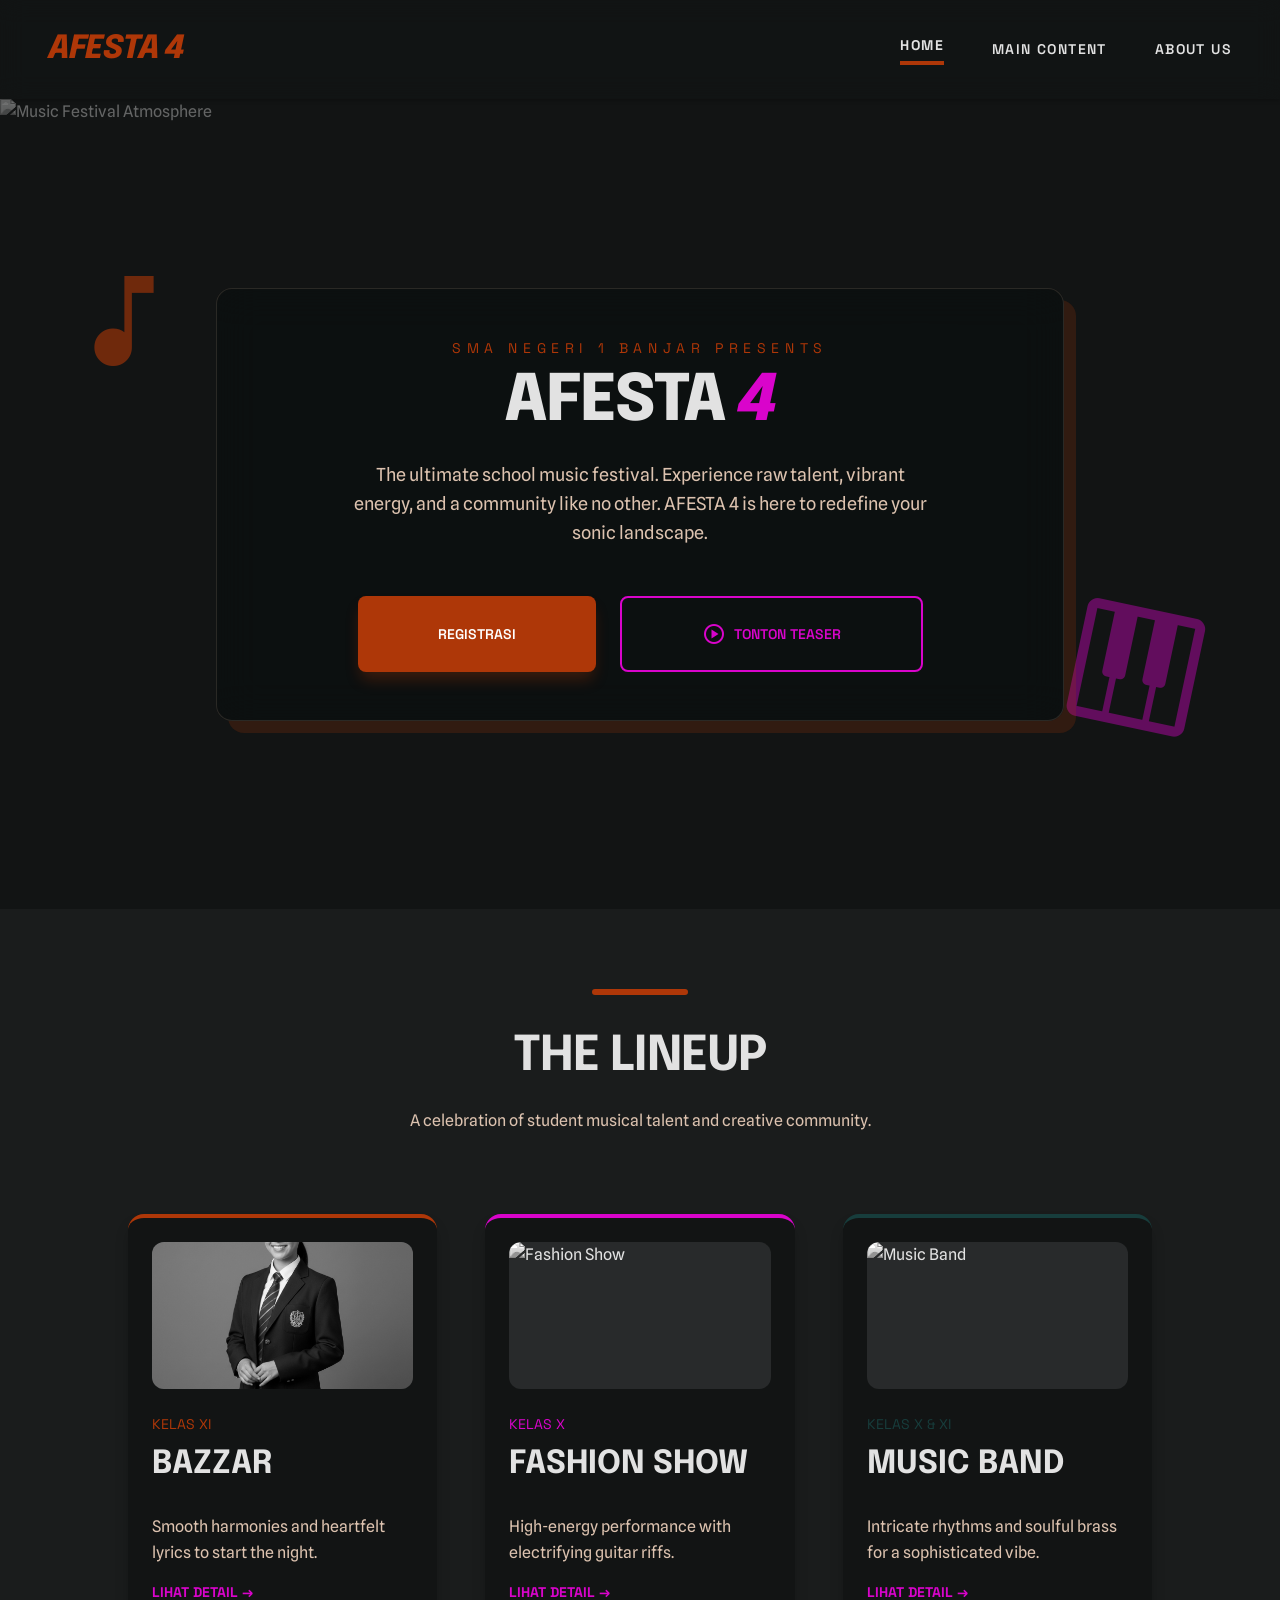
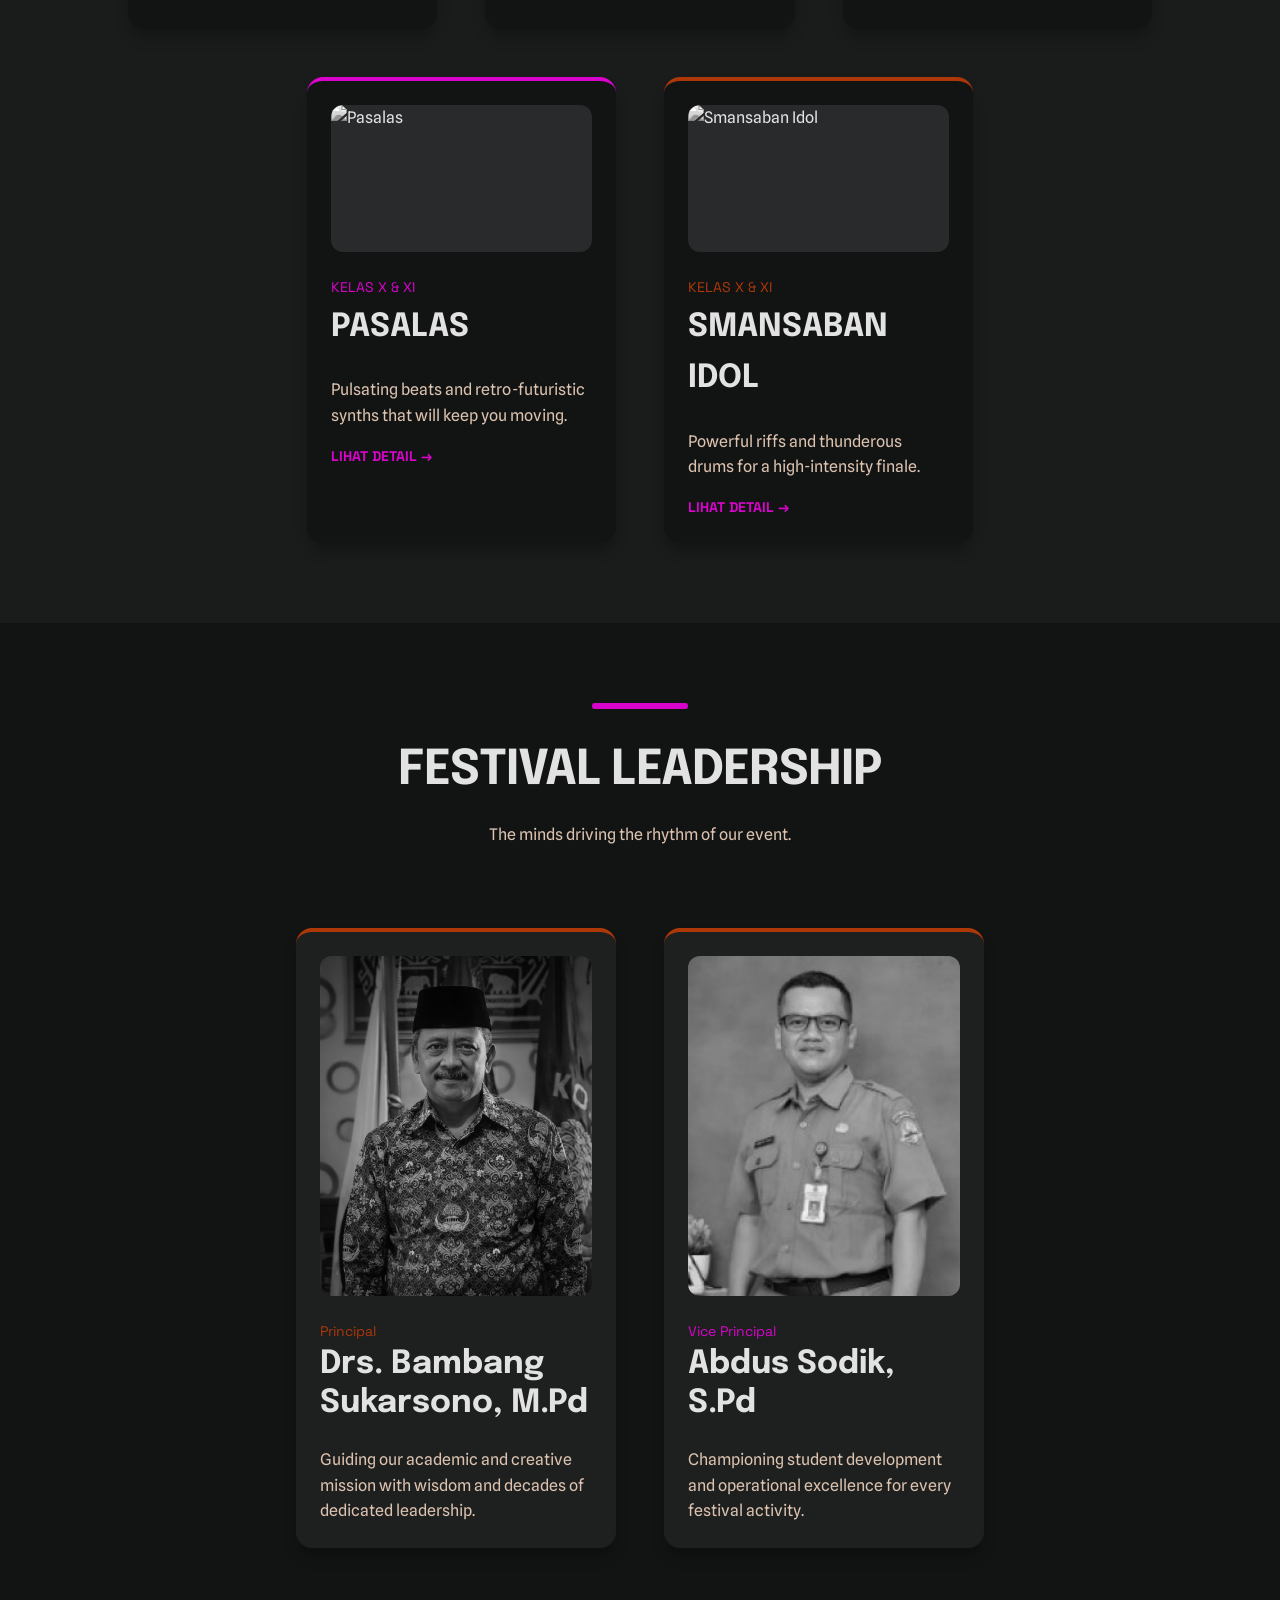
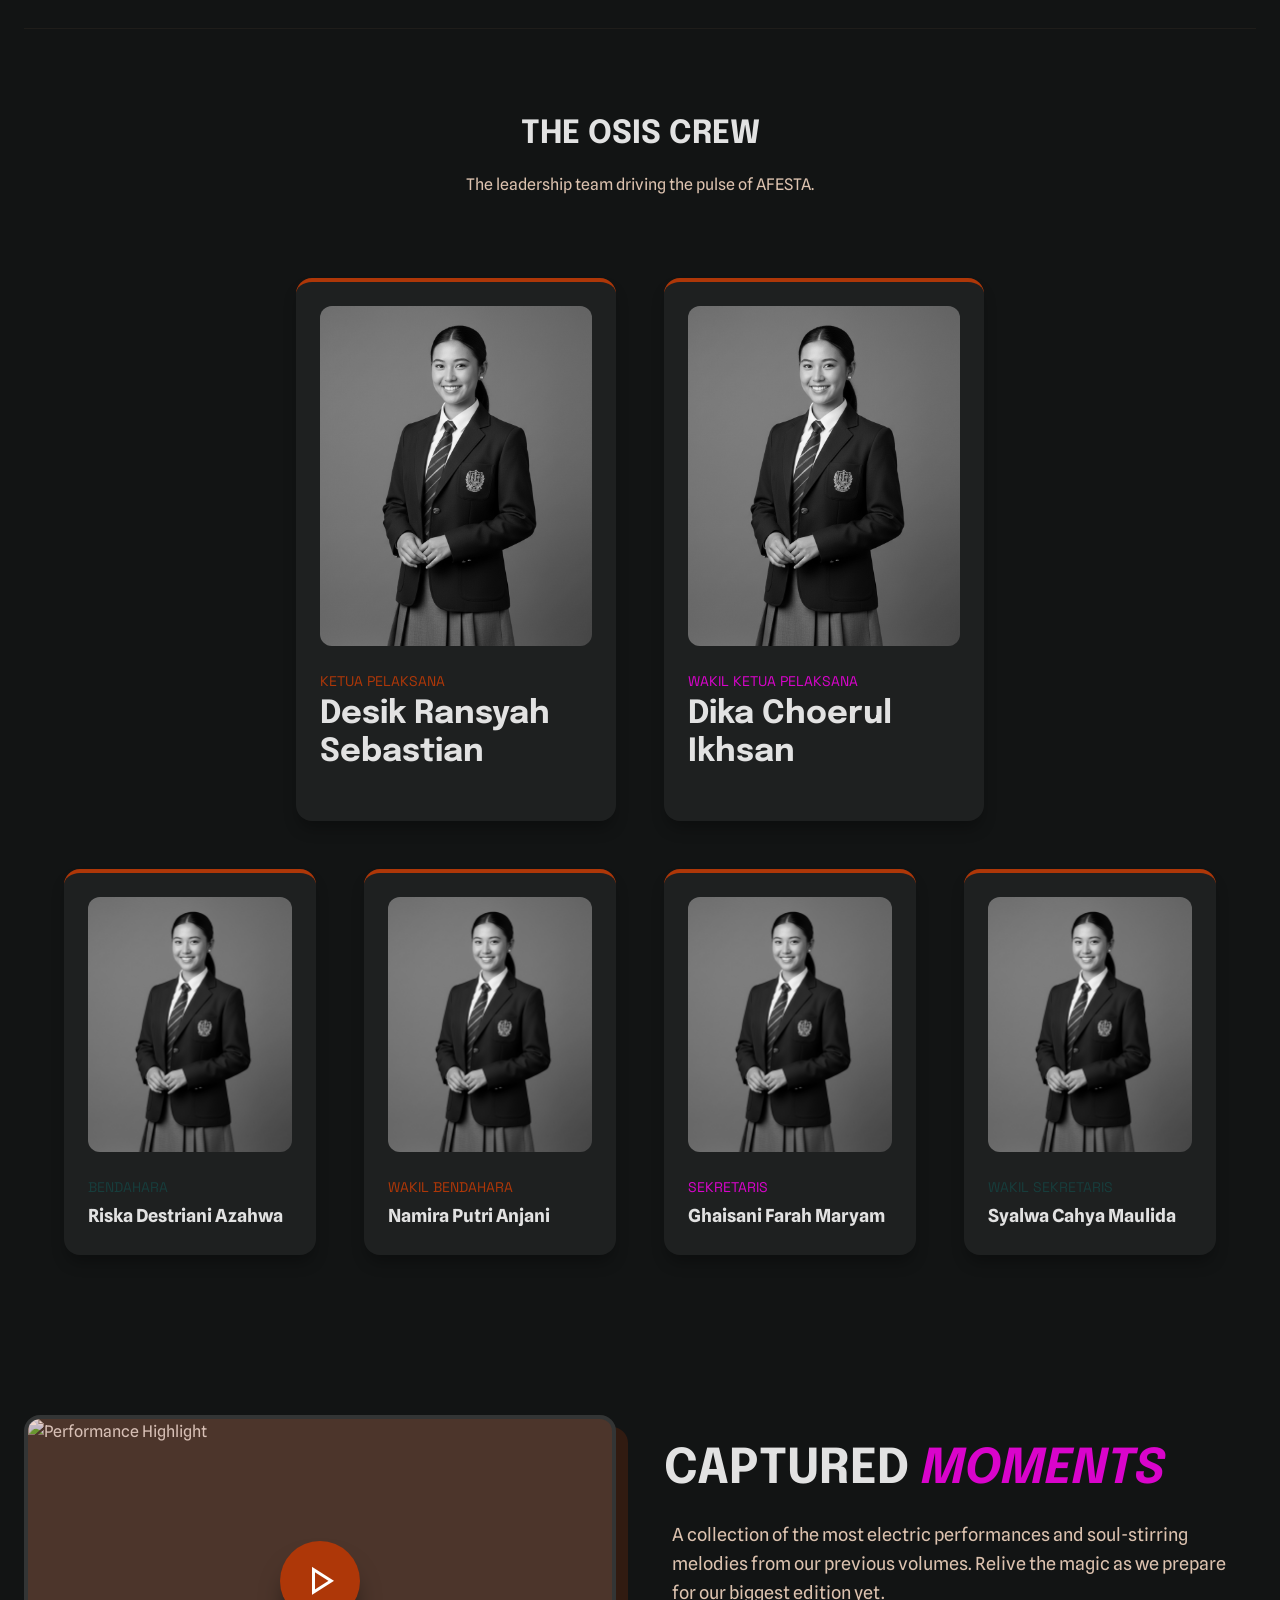
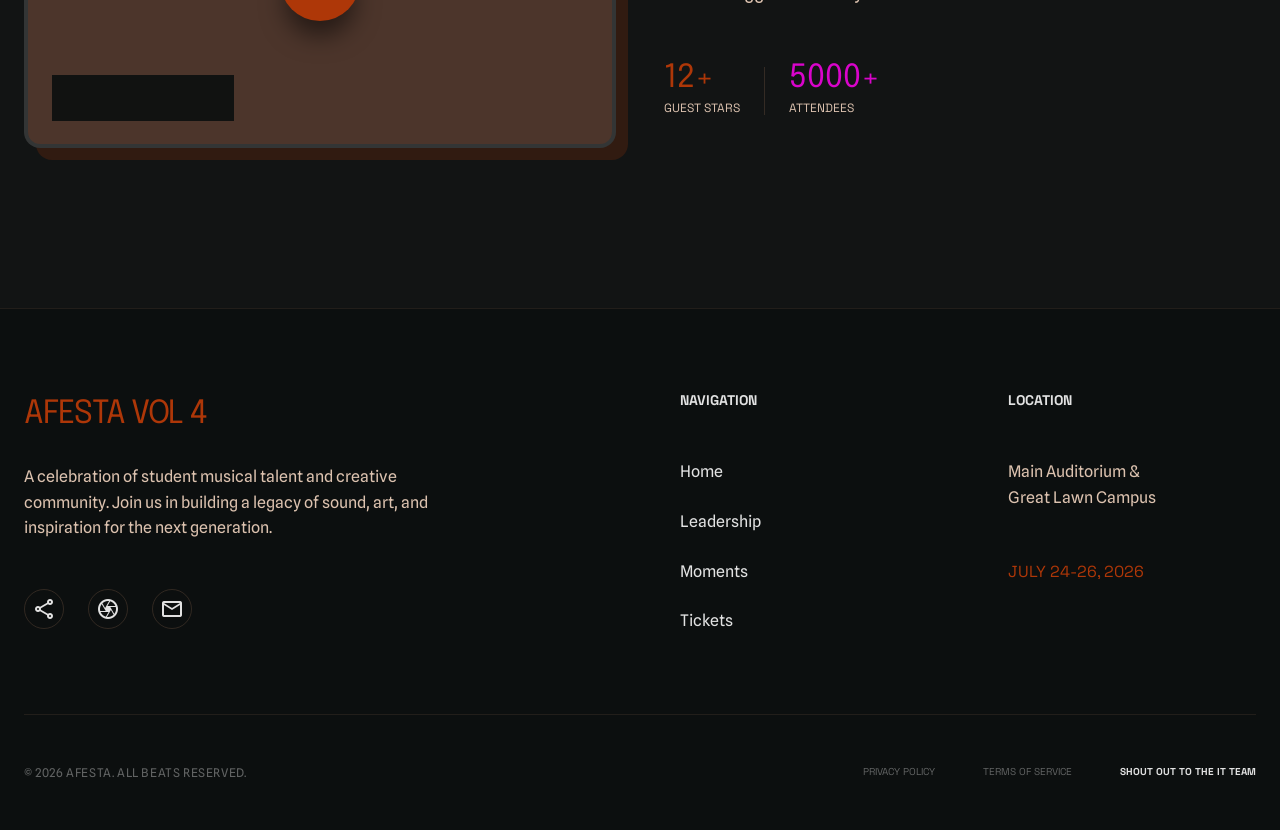
==== index.html @ e7507585 "Rename home.html to index.html" ====
<!DOCTYPE html>
<html lang="en">
<head>
    <meta charset="utf-8">
    <meta content="width=device-width, initial-scale=1.0" name="viewport">
    <title>MusicFest | AFESTA VOL 4</title>
    
    <link href="https://fonts.googleapis.com/css2?family=Epilogue:wght@700;800&family=Spline+Sans:wght@400;700&family=Space+Grotesk:wght@600&display=swap" rel="stylesheet">
    <link href="https://fonts.googleapis.com/css2?family=Material+Symbols+Outlined:wght,FILL@100..700,0..1&display=swap" rel="stylesheet">
    
    <link rel="stylesheet" href="styles.css">
</head>
<body class="dark-theme">

<header class="navbar">
    <nav class="nav-container">
        <div class="nav-logo">AFESTA 4</div>
        <div class="nav-links">
            <a class="nav-link active" href="#">Home</a>
            <a class="nav-link" href="main.html">Main Content</a>
            <a class="nav-link" href="aboutus.html">About Us</a>
        </div>
        <button class="menu-toggle" id="menu-open">
            <span class="material-symbols-outlined">menu</span>
        </button>
    </nav>
</header>

<div class="mobile-menu hidden" id="mobile-menu">
    <button class="menu-close" id="menu-close">
        <span class="material-symbols-outlined">close</span>
    </button>
    <nav class="mobile-nav-links">
        <a href="#">Home</a>
        <a href="#lineup">Main Content</a>
        <a href="#about">About Us</a>
    </nav>
    <div class="mobile-decor">
        <div class="dot dot-primary"></div>
        <div class="dot dot-secondary"></div>
        <div class="dot dot-tertiary"></div>
    </div>
</div>

<main>
    <section class="hero-section">
        <div class="hero-bg">
            <img alt="Music Festival Atmosphere" src="img/hero-festival.jpg">
            <div class="hero-overlay"></div>
        </div>
        
        <div class="decor-icon float-1">
            <span class="material-symbols-outlined text-primary">music_note</span>
        </div>
        <div class="decor-icon float-2">
            <span class="material-symbols-outlined text-secondary">piano</span>
        </div>
        <div class="decor-icon float-3">
            <span class="material-symbols-outlined text-tertiary">equalizer</span>
        </div>
        
        <div class="hero-content-wrapper">
            <div class="hero-card">
                <span class="subtitle">SMA NEGERI 1 BANJAR Presents</span>
                <h1 class="main-title">AFESTA <span class="text-secondary italic">4</span></h1>
                <p class="hero-desc">The ultimate school music festival. Experience raw talent, vibrant energy, and a community like no other. AFESTA 4 is here to redefine your sonic landscape.</p>
                <div class="hero-buttons">
                    <a href="#" class="btn btn-primary">Registrasi</a>
                    <button class="btn btn-outline" id="watch-teaser">
                        <span class="material-symbols-outlined">play_circle</span>Tonton Teaser
                    </button>
                </div>
            </div>
        </div>
    </section>

    <section class="section-padding bg-low" id="lineup">
        <div class="section-max-width">
            <div class="section-header">
                <div class="divider bg-primary"></div>
                <h2 class="section-title">The Lineup</h2>
                <p class="section-desc">A celebration of student musical talent and creative community.</p>
            </div>
            
            <div class="lineup-grid">
                <div class="card border-primary card-wide">
                    <div class="card-img-wrapper" href="#">
                        <img alt="Bazzar" src="PHOTO/TRY.png">
                    </div>
                    <p class="card-tag text-primary" href="#">KELAS XI</p>
                    <h3 class="card-title" href="#" >BAZZAR</h3>
                    <p class="card-text">Smooth harmonies and heartfelt lyrics to start the night.</p>
                    <a href="#" class="card-link text-secondary">Lihat Detail →</a>
                </div>
                <div class="card border-secondary card-wide">
                    <div class="card-img-wrapper">
                        <img alt="Fashion Show" src="img/lineup-fashion.jpg">
                    </div>
                    <p class="card-tag text-secondary">KELAS X</p>
                    <h3 class="card-title">FASHION SHOW</h3>
                    <p class="card-text">High-energy performance with electrifying guitar riffs.</p>
                    <a href="#" class="card-link text-secondary">Lihat Detail →</a>
                </div>
                <div class="card border-tertiary">
                    <div class="card-img-wrapper">
                        <img alt="Music Band" src="img/lineup-band.jpg">
                    </div>
                    <p class="card-tag text-tertiary">KELAS X & XI</p>
                    <h3 class="card-title">MUSIC BAND</h3>
                    <p class="card-text">Intricate rhythms and soulful brass for a sophisticated vibe.</p>
                    <a href="#" class="card-link text-secondary">Lihat Detail →</a>
                </div>
                <div class="card border-secondary">
                    <div class="card-img-wrapper">
                        <img alt="Pasalas" src="img/lineup-pasalas.jpg">
                    </div>
                    <p class="card-tag text-secondary">KELAS X & XI</p>
                    <h3 class="card-title">PASALAS</h3>
                    <p class="card-text">Pulsating beats and retro-futuristic synths that will keep you moving.</p>
                    <a href="#" class="card-link text-secondary">Lihat Detail →</a>
                </div>
                <div class="card border-primary">
                    <div class="card-img-wrapper">
                        <img alt="Smansaban Idol" src="img/lineup-idol.jpg">
                    </div>
                    <p class="card-tag text-primary">KELAS X & XI</p>
                    <h3 class="card-title">SMANSABAN IDOL</h3>
                    <p class="card-text">Powerful riffs and thunderous drums for a high-intensity finale.</p>
                    <a href="#" class="card-link text-secondary">Lihat Detail →</a>
                </div>
            </div>
        </div>
    </section>

    <section class="section-padding bg-surface" id="leadership">
        <div class="section-max-width">
            <div class="section-header">
                <div class="divider bg-secondary"></div>
                <h2 class="section-title">Festival Leadership</h2>
                <p class="section-desc">The minds driving the rhythm of our event.</p>
            </div>
            
            <div class="leadership-flex">
                <div class="card bg-container border-primary card-profile">
                    <div class="card-img-profile">
                        <img alt="Drs. Bambang Sukarsono" src="PHOTO/PA_BAMBANG.png">
                    </div>
                    <p class="card-tag text-primary">Principal</p>
                    <h3 class="card-title-profile">Drs. Bambang Sukarsono, M.Pd</h3>
                    <p class="card-text-profile">Guiding our academic and creative mission with wisdom and decades of dedicated leadership.</p>
                </div>
                <div class="card bg-container border-primary card-profile">
                    <div class="card-img-profile">
                        <img alt="Abdus Sodik" src="PHOTO/PA_ABDUS.jpg">
                    </div>
                    <p class="card-tag text-secondary">Vice Principal</p>
                    <h3 class="card-title-profile">Abdus Sodik, S.Pd</h3>
                    <p class="card-text-profile">Championing student development and operational excellence for every festival activity.</p>
                </div>
            </div>

            <div class="osis-wrapper">
                <div class="section-header">
                    <h3 class="section-subtitle">The OSIS Crew</h3>
                    <p class="section-desc">The leadership team driving the pulse of AFESTA.</p>
                </div>
                
                <div class="osis-container">
                    <div class="osis-top-row">
                        <div class="card bg-container border-primary card-profile">
                            <div class="card-img-profile">
                                <img alt="Desik Ransyah Sebastian" src="PHOTO/TRY.png">
                            </div>
                            <p class="card-tag text-primary">KETUA PELAKSANA</p>
                            <h3 class="card-title-profile">Desik Ransyah Sebastian</h3>
                        </div>
                        <div class="card bg-container border-primary card-profile">
                            <div class="card-img-profile">
                                <img alt="Dika Choerul Ikhsan" src="PHOTO/TRY.png">
                            </div>
                            <p class="card-tag text-secondary">WAKIL KETUA PELAKSANA</p>
                            <h3 class="card-title-profile">Dika Choerul Ikhsan</h3>
                        </div>
                    </div>
                    
                    <div class="osis-bottom-grid">
                        <div class="card bg-container border-primary card-profile">
                            <div class="card-img-profile">
                                <img alt="Riska Destriani Azahwa" src="PHOTO/TRY.png">
                            </div>
                            <p class="card-tag text-tertiary">BENDAHARA</p>
                            <h4 class="card-name-bold">Riska Destriani Azahwa</h4>
                        </div>
                        <div class="card bg-container border-primary card-profile">
                            <div class="card-img-profile">
                                <img alt="Namira Putri Anjani" src="PHOTO/TRY.png">
                            </div>
                            <p class="card-tag text-primary">WAKIL BENDAHARA</p>
                            <h4 class="card-name-bold">Namira Putri Anjani</h4>
                        </div>
                        <div class="card bg-container border-primary card-profile">
                            <div class="card-img-profile">
                                <img alt="Ghaisani Farah Maryam" src="PHOTO/TRY.png">
                            </div>
                            <p class="card-tag text-secondary">SEKRETARIS</p>
                            <h4 class="card-name-bold">Ghaisani Farah Maryam</h4>
                        </div>
                        <div class="card bg-container border-primary card-profile">
                            <div class="card-img-profile">
                                <img alt="Syalwa Cahya Maulida" src="PHOTO/TRY.png">
                            </div>
                            <p class="card-tag text-tertiary">WAKIL SEKRETARIS</p>
                            <h4 class="card-name-bold">Syalwa Cahya Maulida</h4>
                        </div>
                    </div>
                </div>
            </div>
        </div>
    </section>

    <section class="section-padding section-max-width" id="media">
        <div class="moments-grid">
            <div class="video-container group">
                <div class="video-card-frame">
                    <img alt="Performance Highlight" src="img/lineup-bazzar.jpg">
                    <div class="video-overlay-btn">
                        <div class="play-btn-circle" id="play-teaser-btn">
                            <span class="material-symbols-outlined fill-icon">play_arrow</span>
                        </div>
                    </div>
                    <div class="video-tag-label">
                        <p>OFFICIAL TEASER VOL 4</p>
                    </div>
                </div>
            </div>
            <div class="moments-text">
                <h2 class="section-title-left">Captured <span class="text-secondary italic">Moments</span></h2>
                <p class="hero-desc">A collection of the most electric performances and soul-stirring melodies from our previous volumes. Relive the magic as we prepare for our biggest edition yet.</p>
                <div class="stats-row">
                    <div class="stat-box">
                        <span class="stat-number text-primary">12+</span>
                        <span class="stat-label">Guest Stars</span>
                    </div>
                    <div class="stat-divider"></div>
                    <div class="stat-box">
                        <span class="stat-number text-secondary">5000+</span>
                        <span class="stat-label">Attendees</span>
                    </div>
                </div>
            </div>
        </div>
    </section>

    <footer class="main-footer" id="about">
        <div class="footer-grid section-max-width">
            <div class="footer-brand">
                <div class="footer-logo">AFESTA VOL 4</div>
                <p class="footer-text">A celebration of student musical talent and creative community. Join us in building a legacy of sound, art, and inspiration for the next generation.</p>
                <div class="social-links">
                    <a class="social-circle" href="#"><span class="material-symbols-outlined">share</span></a>
                    <a class="social-circle" href="#"><span class="material-symbols-outlined">camera</span></a>
                    <a class="social-circle" href="#"><span class="material-symbols-outlined">mail</span></a>
                </div>
            </div>
            <div>
                <h4 class="footer-heading">Navigation</h4>
                <ul class="footer-links-list">
                    <li><a href="#">Home</a></li>
                    <li><a href="#leadership">Leadership</a></li>
                    <li><a href="#media">Moments</a></li>
                    <li><a href="#">Tickets</a></li>
                </ul>
            </div>
            <div>
                <h4 class="footer-heading">Location</h4>
                <p class="footer-text">Main Auditorium & <br>Great Lawn Campus</p>
                <p class="date-highlight">JULY 24-26, 2026</p>
            </div>
        </div>
        <div class="footer-bottom section-max-width">
            <p class="copyright">© 2026 AFESTA. ALL BEATS RESERVED.</p>
            <div class="footer-meta-links">
                <a href="#">Privacy Policy</a>
                <a href="#">Terms of Service</a>
                <span class="highlight-team">Shout out to the IT team</span>
            </div>
        </div>
    </footer>
</main>

<script src="script.js"></script>
</body>
</html>
---- styles.css ----
/* ==========================================================================
   1. VARIABLES & RESET STYLE
   ========================================================================== */
:root {
    /* Skema Warna Kustom AFESTA */
    --background: #121414;
    --surface: #121414;
    --surface-low: #1a1c1c;
    --surface-container: #1e2020;
    --surface-highest: #333535;
    --surface-high: #282a2b;
    --surface-lowest: #0c0f0f;
    
    --primary: #AE3708;       /* Oranye Terbakar */
    --secondary: #D904CB;     /* Neon Pink/Magenta */
    --tertiary: #173D3C;      /* Deep Teal */
    
    --on-surface: #e2e2e2;
    --on-surface-variant: #dcc2af;
    --outline-variant: rgba(86, 67, 53, 0.5);

    /* Font Tokens */
    --font-heading: 'Epilogue', sans-serif;
    --font-body: 'Spline Sans', sans-serif;
    --font-caps: 'Space Grotesk', sans-serif;
}

* {
    box-sizing: border-box;
    margin: 0;
    padding: 0;
}

body {
    background-color: var(--background);
    color: var(--on-surface);
    font-family: var(--font-body);
    font-size: 16px;
    line-height: 1.6;
    min-height: 100vh;
    overflow-x: hidden;
}

a {
    color: inherit;
    text-decoration: none;
}

/* Custom Scrollbar */
::-webkit-scrollbar {
    width: 8px;
}
::-webkit-scrollbar-track {
    background: var(--background);
}
::-webkit-scrollbar-thumb {
    background: var(--primary);
    border-radius: 10px;
}

/* ==========================================================================
   2. NAVBAR & HEADER STYLE
   ========================================================================== */
.navbar {
    position: sticky;
    top: 0;
    z-index: 50;
    background-color: rgba(18, 20, 20, 0.8);
    backdrop-filter: blur(12px);
    border-b: 1px solid var(--outline-variant);
    box-shadow: 0 2px 4px rgba(0,0,0,0.2);
}

.nav-container {
    display: flex;
    align-items: center;
    justify-content: space-between;
    max-width: 1280px;
    margin: 0 auto;
    padding: 24px 48px;
}

.nav-logo {
    font-family: var(--font-heading);
    font-size: 32px;
    font-weight: 800;
    color: var(--primary);
    letter-spacing: -0.04em;
    font-style: italic;
    text-transform: uppercase;
}

.nav-links {
    display: none;
}

.nav-link {
    font-family: var(--font-caps);
    font-size: 14px;
    font-weight: 600;
    letter-spacing: 0.1em;
    text-transform: uppercase;
    transition: color 0.3s ease;
}

.nav-link:hover {
    color: var(--primary);
}

.nav-link.active {
    border-bottom: 4px solid var(--primary);
    padding-bottom: 4px;
    font-weight: 700;
}

.menu-toggle {
    background: none;
    border: none;
    color: var(--on-surface);
    cursor: pointer;
}

/* Mobile Menu Overlay */
.mobile-menu {
    position: fixed;
    inset: 0;
    z-index: 100;
    background-color: rgba(18, 20, 20, 0.95);
    backdrop-filter: blur(20px);
    display: flex;
    flex-col: initial;
    flex-direction: column;
    align-items: flex-end;
    padding: 48px;
}

.menu-close {
    background: none;
    border: none;
    color: var(--on-surface);
    margin-bottom: 80px;
    cursor: pointer;
}

.menu-close span {
    font-size: 36px;
}

.mobile-nav-links {
    display: flex;
    flex-direction: column;
    align-items: flex-end;
    gap: 48px;
}

.mobile-nav-links a {
    font-family: var(--font-heading);
    font-size: 32px;
    font-weight: 800;
    text-transform: uppercase;
    font-style: italic;
}

.mobile-decor {
    margin-top: auto;
    display: flex;
    gap: 24px;
}

.dot {
    width: 16px;
    height: 16px;
    border-radius: 50%;
}
.dot-primary { background-color: var(--primary); }
.dot-secondary { background-color: var(--secondary); }
.dot-tertiary { background-color: var(--tertiary); }

.hidden { display: none !important; }

/* ==========================================================================
   3. HERO SECTION STYLE
   ========================================================================== */
.hero-section {
    position: relative;
    min-height: 90vh;
    display: flex;
    align-items: center;
    justify-content: center;
    padding: 80px 0;
    overflow: hidden;
}

.hero-bg {
    position: absolute;
    inset: 0;
    z-index: 0;
}

.hero-bg img {
    width: 100%;
    height: 100%;
    object-fit: cover;
    opacity: 0.4;
    filter: grayscale(100%);
    transition: all 1s ease;
}

.hero-bg:hover img {
    filter: grayscale(0%);
}

.hero-overlay {
    position: absolute;
    inset: 0;
    background: linear-gradient(to top, var(--background), rgba(18,20,20,0.6), transparent);
}

.hero-content-wrapper {
    position: relative;
    z-index: 10;
    width: 100%;
    max-width: 896px;
    padding: 0 24px;
}

.hero-card {
    background-color: rgba(12, 15, 15, 0.8);
    backdrop-filter: blur(20px);
    padding: 48px;
    border-radius: 16px;
    text-align: center;
    border: 1px solid rgba(164, 140, 123, 0.2);
    box-shadow: 12px 12px 0px 0px rgba(174, 55, 8, 0.2);
    transition: transform 0.5s ease;
}

.hero-card:hover {
    transform: scale(1.02);
}

.subtitle {
    font-family: var(--font-caps);
    font-size: 14px;
    color: var(--primary);
    letter-spacing: 0.4em;
    margin-bottom: 8px;
    display: block;
    text-transform: uppercase;
}

.main-title {
    font-family: var(--font-heading);
    font-size: 64px;
    font-weight: 800;
    line-height: 1.1;
    letter-spacing: -0.04em;
    text-transform: uppercase;
    margin-bottom: 24px;
}

.hero-desc {
    font-size: 18px;
    color: var(--on-surface-variant);
    max-width: 576px;
    margin: 0 auto 48px auto;
}

.hero-buttons {
    display: flex;
    flex-direction: column;
    gap: 24px;
    justify-content: center;
}

/* Button UI Components */
.btn {
    font-family: var(--font-caps);
    font-size: 14px;
    font-weight: 600;
    padding: 24px 80px;
    border-radius: 8px;
    cursor: pointer;
    transition: all 0.3s ease;
    display: inline-flex;
    align-items: center;
    justify-content: center;
    gap: 8px;
    text-transform: uppercase;
}

.btn-primary {
    background-color: var(--primary);
    color: #ffffff;
    border: none;
    box-shadow: 0 10px 15px -3px rgba(174, 55, 8, 0.3);
}

.btn-primary:hover {
    transform: translateY(-4px);
}

.btn-outline {
    background: transparent;
    color: var(--secondary);
    border: 2px solid var(--secondary);
}

.btn-outline:hover {
    background-color: rgba(219, 4, 203, 0.1);
}

/* Floating Animations */
.decor-icon {
    position: absolute;
    z-index: 0;
    pointer-events: none;
}

.decor-icon span {
    display: block;
}

.float-1 { top: 20%; left: 5%; animation: float 6s ease-in-out infinite; opacity: 0.6; }
.float-1 span { font-size: 120px; }

.float-2 { bottom: 20%; right: 5%; animation: float 6s ease-in-out infinite; animation-delay: 1.5s; opacity: 0.4; transform: rotate(12deg); }
.float-2 span { font-size: 160px; }

.float-3 { top: 30%; right: 25%; animation: float 6s ease-in-out infinite; animation-delay: 3s; opacity: 0.3; }
.float-3 span { font-size: 80px; }

@keyframes float {
    0% { transform: translateY(0px) rotate(0deg); }
    50% { transform: translateY(-20px) rotate(5deg); }
    100% { transform: translateY(0px) rotate(0deg); }
}

/* ==========================================================================
   4. LAYOUT & CARDS (LINEUP & LEADERSHIP)
   ========================================================================== */
.section-padding { padding: 80px 24px; }
.bg-low { background-color: var(--surface-low); }
.bg-surface { background-color: var(--surface); }

.section-max-width {
    max-width: 1280px;
    margin: 0 auto;
}

.section-header {
    display: flex;
    flex-direction: column;
    align-items: center;
    text-align: center;
    margin-bottom: 80px;
}

.divider {
    height: 6px;
    width: 96px;
    border-radius: 9999px;
    margin-bottom: 24px;
}

.bg-primary { background-color: var(--primary); }
.bg-secondary { background-color: var(--secondary); }

.section-title {
    font-family: var(--font-heading);
    font-size: 48px;
    text-transform: uppercase;
    letter-spacing: -0.02em;
}

.section-desc {
    color: var(--on-surface-variant);
    margin-top: 12px;
}

/* Responsive Grid Sistem untuk Lineup */
.lineup-grid {
    display: flex;
    flex-wrap: wrap;
    justify-content: center;
    gap: 48px;
    max-width: 1024px;
    margin: 0 auto;
}

.card {
    background-color: var(--surface);
    padding: 24px;
    border-radius: 16px;
    box-shadow: 0 10px 15px -3px rgba(0, 0, 0, 0.3);
    transition: transform 0.3s cubic-bezier(0.34, 1.56, 0.64, 1);
    width: 100%;
}

.card:hover {
    transform: translateY(-8px);
}

.border-primary { border-top: 4px solid var(--primary); }
.border-secondary { border-top: 4px solid var(--secondary); }
.border-tertiary { border-top: 4px solid var(--tertiary); }

.card-img-wrapper {
    width: 100%;
    aspect-ratio: 16/9;
    margin-bottom: 24px;
    overflow: hidden;
    border-radius: 12px;
    background-color: var(--surface-high);
}

.card-link {
    display: inline-block;
    margin-top: 16px;
    font-family: var(--font-caps);
    font-size: 14px;
    font-weight: 700;
    text-transform: uppercase;
    transition: transform 0.2s ease;
}

.card-link:hover {
    transform: translateX(4px); /* Efek geser sedikit saat di-hover */
}

.card-img-wrapper img {
    width: 100%;
    height: 100%;
    object-fit: cover;
    filter: grayscale(100%);
    transition: filter 0.7s ease;
}

.card:hover .card-img-wrapper img {
    filter: grayscale(0);
}

.card-tag {
    font-family: var(--font-caps);
    font-size: 14px;
    margin-bottom: 4px;
}

.card-title {
    font-family: var(--font-heading);
    font-size: 32px;
    margin-bottom: 24px;
}

.card-text {
    color: var(--on-surface-variant);
}

/* Leadership Layout */
.leadership-flex {
    display: flex;
    flex-direction: column;
    align-items: center;
    gap: 48px;
}

.bg-container { background-color: var(--surface-container); }

.card-profile {
    max-width: 320px;
}

.card-img-profile {
    width: 100%;
    aspect-ratio: 4/5;
    margin-bottom: 24px;
    overflow: hidden;
    border-radius: 12px;
    background-color: var(--surface-high);
}

.card-img-profile img {
    width: 100%;
    height: 100%;
    object-fit: cover;
    filter: grayscale(100%);
    transition: filter 0.7s ease;
}

.card-profile:hover .card-img-profile img {
    filter: grayscale(0);
}

.card-title-profile {
    font-family: var(--font-heading);
    font-size: 32px;
    margin-bottom: 24px;
    line-height: 1.2;
}

.card-text-profile {
    color: var(--on-surface-variant);
}

/* OSIS Layout */
.osis-wrapper {
    margin-top: 80px;
    padding-top: 80px;
    border-top: 1px solid rgba(86, 67, 53, 0.2);
}

.section-subtitle {
    font-family: var(--font-heading);
    font-size: 32px;
    text-transform: uppercase;
}

.osis-container {
    max-width: 1152px;
    margin: 0 auto;
}

.osis-top-row {
    display: flex;
    flex-direction: column;
    align-items: center;
    gap: 48px;
    margin-bottom: 48px;
}

.osis-bottom-grid {
    display: grid;
    grid-template-columns: repeat(2, 1xl);
    gap: 48px;
}

.card-name-bold {
    font-size: 18px;
    font-weight: 700;
}

/* ==========================================================================
   5. CAPTURED MOMENTS & FOOTER
   ========================================================================== */
.moments-grid {
    display: grid;
    grid-template-columns: 1fr;
    gap: 48px;
    align-items: center;
    margin-bottom: 80px;
}

.video-container {
    position: relative;
}

.video-card-frame {
    aspect-ratio: 16/9;
    background-color: var(--surface-highest);
    border-radius: 16px;
    overflow: hidden;
    border: 4px solid rgba(51, 53, 55, 0.3);
    box-shadow: 12px 12px 0px 0px rgba(174, 55, 8, 0.2);
    position: relative;
}

.video-card-frame img {
    width: 100%;
    height: 100%;
    object-fit: cover;
}

.video-overlay-btn {
    position: absolute;
    inset: 0;
    background-color: rgba(174, 55, 8, 0.2);
    display: flex;
    align-items: center;
    justify-content: center;
    transition: background-color 0.3s ease;
}

.video-container:hover .video-overlay-btn {
    background-color: rgba(174, 55, 8, 0.4);
}

.play-btn-circle {
    width: 80px;
    height: 80px;
    background-color: var(--primary);
    border-radius: 50%;
    display: flex;
    align-items: center;
    justify-content: center;
    box-shadow: 0 20px 25px -5px rgba(0,0,0,0.5);
    cursor: pointer;
    transition: transform 0.3s ease;
}

.video-container:hover .play-btn-circle {
    transform: scale(1.1);
}

.play-btn-circle span {
    font-size: 48px;
    color: #ffffff;
}

.video-tag-label {
    position: absolute;
    bottom: 24px;
    left: 24px;
    background-color: rgba(12, 15, 15, 0.9);
    backdrop-filter: blur(6px);
    padding: 12px 24px;
    border-radius: 8px;
    border: 1px solid rgba(164, 140, 123, 0.2);
    font-family: var(--font-caps);
    font-size: 12px;
    color: var(--primary);
}

.section-title-left {
    font-family: var(--font-heading);
    font-size: 48px;
    text-transform: uppercase;
    line-height: 1.1;
    margin-bottom: 24px;
}

.stats-row {
    display: flex;
    gap: 24px;
    padding-top: 8px;
    align-items: center;
}

.stat-box {
    display: flex;
    flex-direction: column;
}

.stat-number {
    font-family: var(--font-heading);
    font-size: 32px;
    line-height: 1;
}

.stat-label {
    font-family: var(--font-caps);
    font-size: 12px;
    color: var(--on-surface-variant);
    text-transform: uppercase;
    margin-top: 4px;
}

.stat-divider {
    width: 1px;
    height: 48px;
    background-color: rgba(86, 67, 53, 0.5);
}

/* Footer UI */
.main-footer {
    background-color: var(--surface-lowest);
    padding: 80px 24px 48px 24px;
    border-top: 1px solid rgba(86, 67, 53, 0.3);
}

.footer-grid {
    display: grid;
    grid-template-columns: 1fr;
    gap: 80px;
    margin-bottom: 80px;
}

.footer-brand {
    grid-column: span 1;
}

.footer-logo {
    font-family: var(--font-heading);
    font-size: 32px;
    color: var(--primary);
    letter-spacing: -0.04em;
    text-transform: uppercase;
    margin-bottom: 24px;
}

.footer-text {
    color: var(--on-surface-variant);
    max-width: 448px;
    margin-bottom: 48px;
}

.social-links {
    display: flex;
    gap: 24px;
}

.social-circle {
    width: 40px;
    height: 40px;
    border-radius: 50%;
    border: 1px solid rgba(86, 67, 53, 0.5);
    display: flex;
    align-items: center;
    justify-content: center;
    transition: background-color 0.3s, color 0.3s;
}

.social-circle:hover { color: #ffffff; }
.social-circle:hover:nth-child(1) { background-color: var(--primary); }
.social-circle:hover:nth-child(2) { background-color: var(--secondary); }
.social-circle:hover:nth-child(3) { background-color: var(--tertiary); }

.footer-heading {
    font-family: var(--font-caps);
    font-size: 14px;
    margin-bottom: 48px;
    text-transform: uppercase;
}

.footer-links-list {
    list-style: none;
    display: flex;
    flex-direction: column;
    gap: 24px;
}

.footer-links-list a:hover {
    color: var(--primary);
}

.date-highlight {
    font-family: var(--font-caps);
    color: var(--primary);
}

.footer-bottom {
    border-top: 1px solid rgba(86, 67, 53, 0.3);
    padding-top: 48px;
    display: flex;
    flex-direction: column;
    align-items: center;
    gap: 24px;
}

.copyright {
    font-size: 12px;
    color: rgba(226, 226, 226, 0.4);
    letter-spacing: 0.05em;
}

.footer-meta-links {
    display: flex;
    gap: 48px;
    font-size: 10px;
    font-family: var(--font-caps);
    color: rgba(226, 226, 226, 0.4);
    text-transform: uppercase;
}

.highlight-team {
    color: var(--on-surface);
    font-weight: 700;
}

/* ==========================================================================
   6. RESPONSIVE QUERIES (MEDIA QUERIES)
   ========================================================================== */
@media (min-width: 768px) {
    .nav-links {
        display: flex;
        align-items: center;
        gap: 48px;
    }
    .menu-toggle { display: none; }
    .hero-buttons { flex-direction: row; }
    
    .lineup-grid .card-wide {
        width: calc(50% - 24px);
    }
    .lineup-grid .card {
        width: calc(33.333% - 32px);
    }
    
    .leadership-flex {
        flex-direction: row;
        justify-content: center;
    }
    
    .osis-top-row {
        flex-direction: row;
        justify-content: center;
    }
    
    .osis-bottom-grid {
        grid-template-columns: repeat(4, 1fr);
    }
    
    .footer-grid {
        grid-template-columns: repeat(4, 1fr);
    }
    .footer-brand {
        grid-column: span 2;
    }
    .footer-bottom {
        flex-direction: row;
        justify-content: space-between;
    }
}

@media (min-width: 1024px) {
    .moments-grid {
        grid-template-columns: repeat(2, 1fr);
    }
}

/* Utility Helpers */
.text-primary { color: var(--primary); }
.text-secondary { color: var(--secondary); }
.text-tertiary { color: var(--tertiary); }
.italic { font-style: italic; }
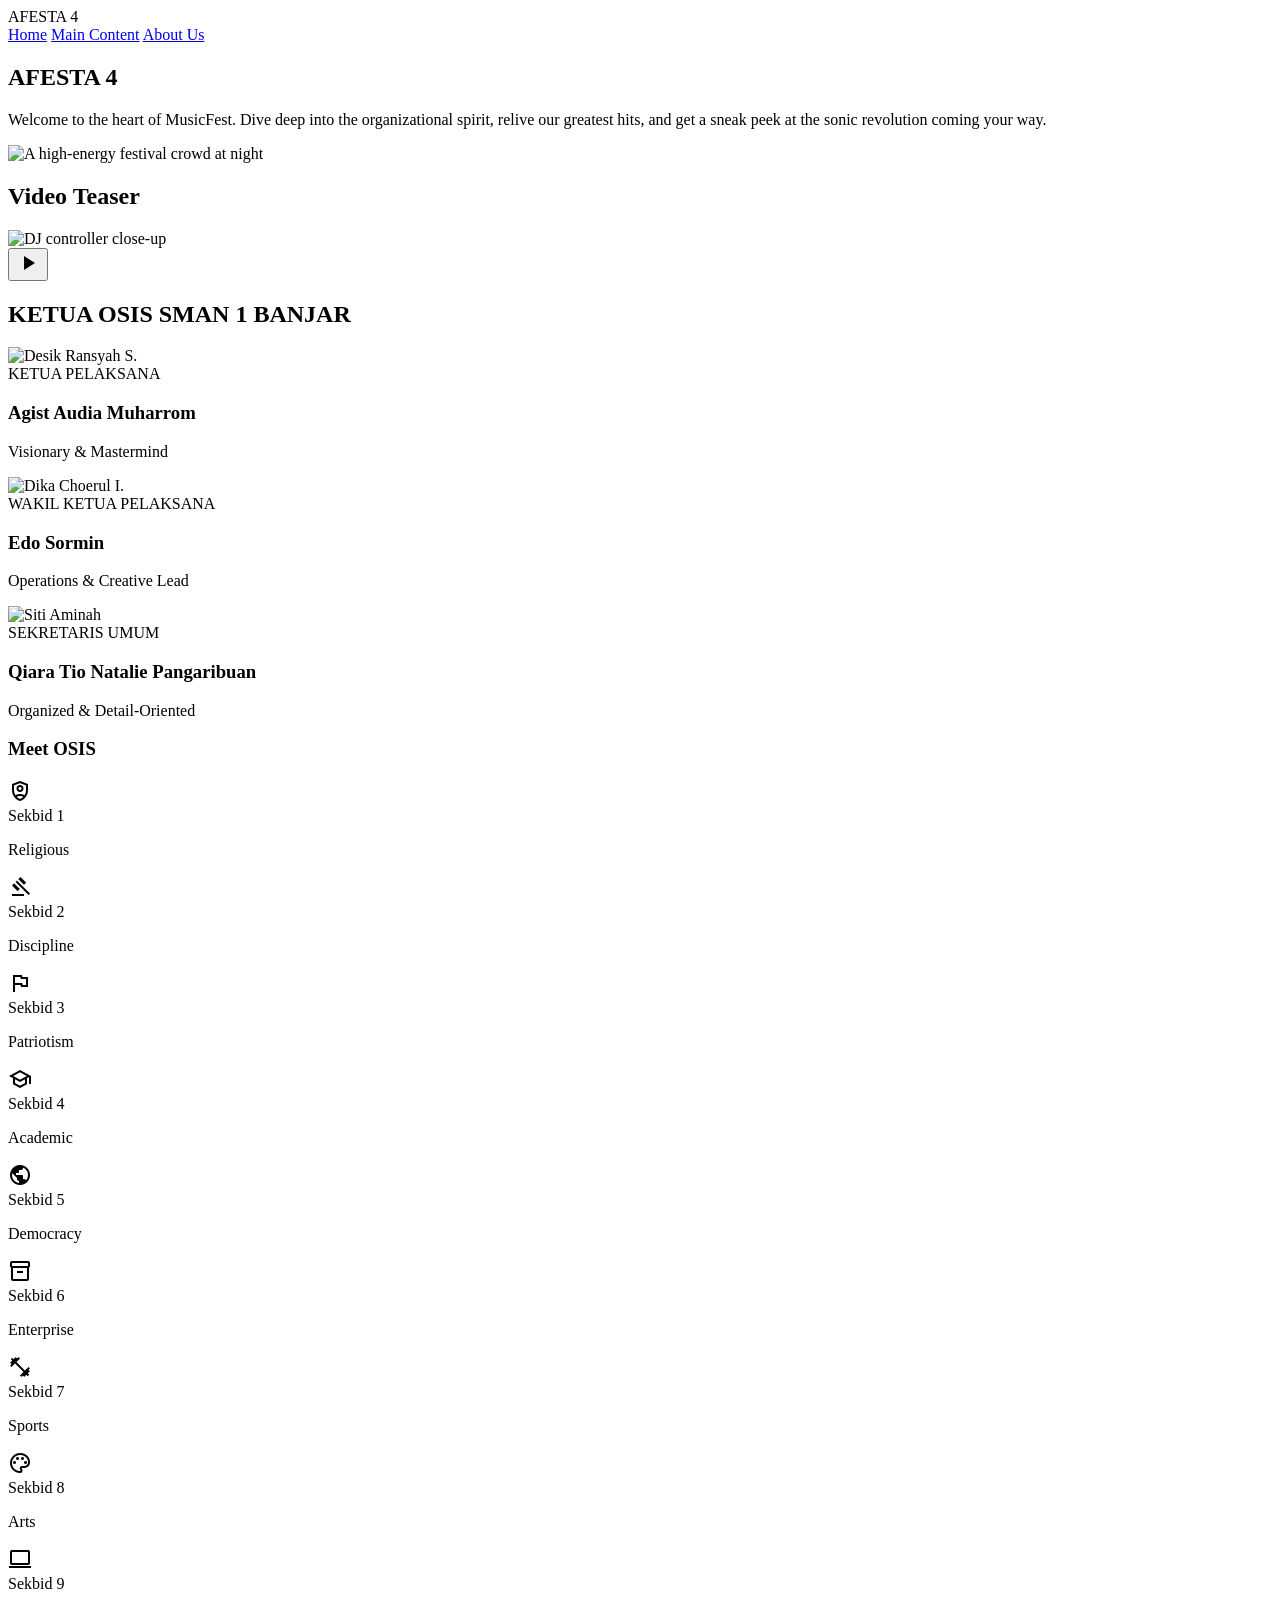
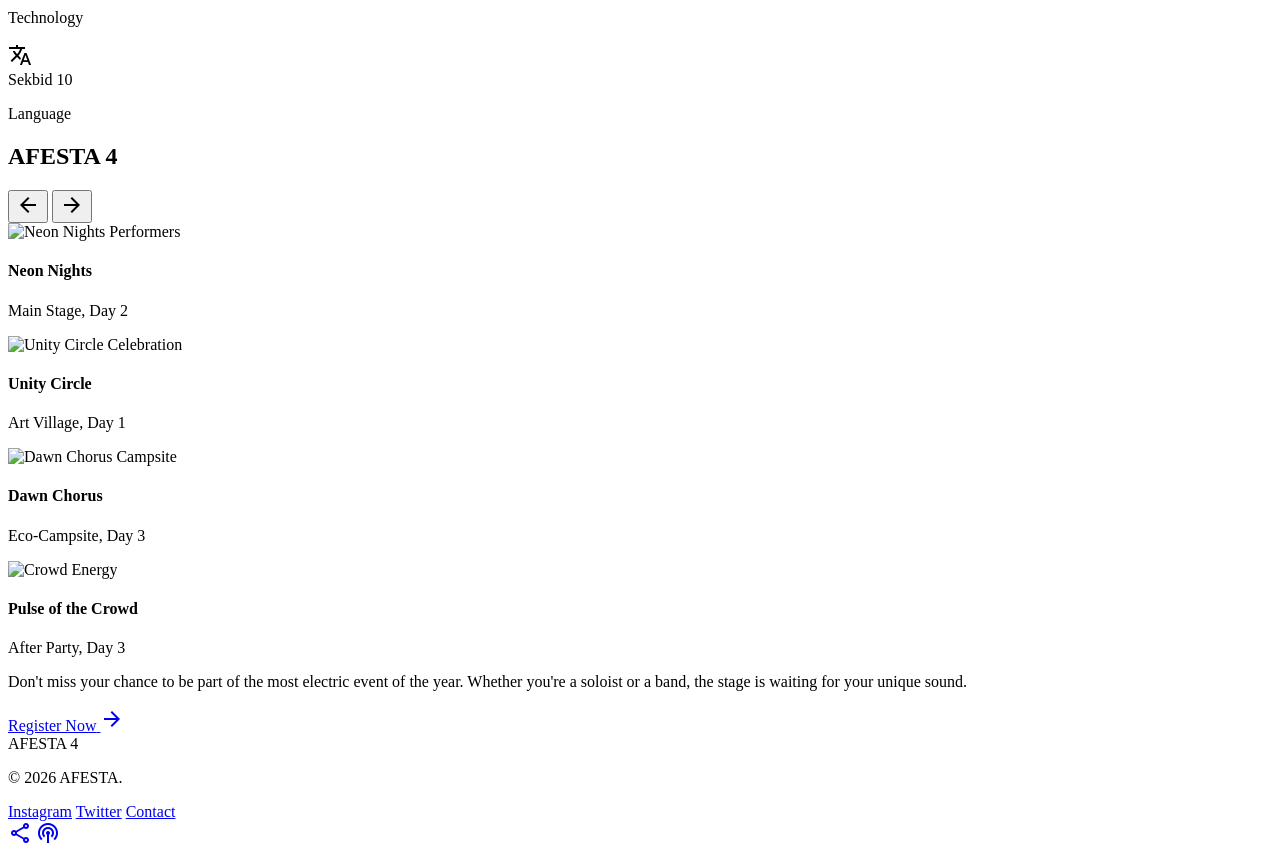
==== commit 21d27b16: "Update index.html" ====
--- a/index.html
+++ b/index.html
@@ -1,293 +1,254 @@
 <!DOCTYPE html>
-<html lang="en">
+<html class="dark" lang="en">
 <head>
     <meta charset="utf-8">
     <meta content="width=device-width, initial-scale=1.0" name="viewport">
-    <title>MusicFest | AFESTA VOL 4</title>
+    <title>MusicFest - Main Content</title>
     
-    <link href="https://fonts.googleapis.com/css2?family=Epilogue:wght@700;800&family=Spline+Sans:wght@400;700&family=Space+Grotesk:wght@600&display=swap" rel="stylesheet">
-    <link href="https://fonts.googleapis.com/css2?family=Material+Symbols+Outlined:wght,FILL@100..700,0..1&display=swap" rel="stylesheet">
+    <script src="https://cdn.tailwindcss.com?plugins=forms,container-queries"></script>
     
-    <link rel="stylesheet" href="styles.css">
+    <link href="https://fonts.googleapis.com/css2?family=Epilogue:wght@700;800&family=Spline+Sans:wght@400;600&family=Space+Grotesk:wght@600&family=Material+Symbols+Outlined:wght,FILL@100..700,0..1&display=swap" rel="stylesheet">
+    
+    <link rel="stylesheet" href="styles1.css">
 </head>
-<body class="dark-theme">
-
-<header class="navbar">
-    <nav class="nav-container">
-        <div class="nav-logo">AFESTA 4</div>
-        <div class="nav-links">
-            <a class="nav-link active" href="#">Home</a>
-            <a class="nav-link" href="main.html">Main Content</a>
-            <a class="nav-link" href="aboutus.html">About Us</a>
-        </div>
-        <button class="menu-toggle" id="menu-open">
-            <span class="material-symbols-outlined">menu</span>
-        </button>
-    </nav>
-</header>
-
-<div class="mobile-menu hidden" id="mobile-menu">
-    <button class="menu-close" id="menu-close">
-        <span class="material-symbols-outlined">close</span>
-    </button>
-    <nav class="mobile-nav-links">
-        <a href="#">Home</a>
-        <a href="#lineup">Main Content</a>
-        <a href="#about">About Us</a>
-    </nav>
-    <div class="mobile-decor">
-        <div class="dot dot-primary"></div>
-        <div class="dot dot-secondary"></div>
-        <div class="dot dot-tertiary"></div>
-    </div>
-</div>
-
-<main>
-    <section class="hero-section">
-        <div class="hero-bg">
-            <img alt="Music Festival Atmosphere" src="img/hero-festival.jpg">
-            <div class="hero-overlay"></div>
-        </div>
-        
-        <div class="decor-icon float-1">
-            <span class="material-symbols-outlined text-primary">music_note</span>
-        </div>
-        <div class="decor-icon float-2">
-            <span class="material-symbols-outlined text-secondary">piano</span>
-        </div>
-        <div class="decor-icon float-3">
-            <span class="material-symbols-outlined text-tertiary">equalizer</span>
-        </div>
-        
-        <div class="hero-content-wrapper">
-            <div class="hero-card">
-                <span class="subtitle">SMA NEGERI 1 BANJAR Presents</span>
-                <h1 class="main-title">AFESTA <span class="text-secondary italic">4</span></h1>
-                <p class="hero-desc">The ultimate school music festival. Experience raw talent, vibrant energy, and a community like no other. AFESTA 4 is here to redefine your sonic landscape.</p>
-                <div class="hero-buttons">
-                    <a href="#" class="btn btn-primary">Registrasi</a>
-                    <button class="btn btn-outline" id="watch-teaser">
-                        <span class="material-symbols-outlined">play_circle</span>Tonton Teaser
-                    </button>
-                </div>
+<body class="bg-background text-on-background font-body-md selection:bg-primary selection:text-on-primary">
+
+    <header class="bg-background sticky top-0 z-50">
+        <nav class="flex items-center px-lg py-md w-full max-w-container-max mx-auto gap-xl justify-between">
+            <div class="text-h3 font-h1 text-primary italic bold tracking-tighter hover:scale-105 transition-transform duration-200 cursor-pointer">
+                AFESTA 4
+            </div>
+            <div class="hidden md:flex items-center gap-lg">
+                <a class="font-label-caps text-label-caps text-on-surface/80 hover:text-primary transition-colors" href="index.html">Home</a>
+                <a class="font-label-caps text-label-caps text-on-surface border-b-2 border-primary pb-1" href="main.html">Main Content</a>
+                <a class="font-label-caps text-label-caps text-on-surface/80 hover:text-primary transition-colors" href="aboutus.html">About Us</a>
+            </div>
+        </nav>
+    </header>
+
+    <main>
+        <section class="relative overflow-hidden pt-xl pb-lg">
+            <div class="max-w-container-max mx-auto px-lg relative z-10 grid lg:grid-cols-2 gap-md items-center">
+                <div class="paper-cut-right bg-primary p-lg hard-shadow">
+                    <h1 class="font-h1 text-h1 text-on-primary mb-md leading-tight">
+                        AFESTA 4
+                    </h1>
+                    <p class="font-body-lg text-body-lg text-on-primary/90 max-w-lg">
+                        Welcome to the heart of MusicFest. Dive deep into the organizational spirit, relive our greatest hits, and get a sneak peek at the sonic revolution coming your way.
+                    </p>
+                </div>
+                <div class="relative group">
+                    <div class="absolute -inset-4 bg-secondary rotate-3 -z-10 paper-cut-left"></div>
+                    <img alt="A high-energy festival crowd at night" class="w-full h-[400px] object-cover hard-shadow" src="https://lh3.googleusercontent.com/aida-public/[base64]">
+                </div>
+            </div>
+        </section>
+
+        <section class="py-xl bg-surface-container-low">
+            <div class="max-w-container-max mx-auto px-lg">
+                <div class="flex items-center gap-md mb-lg">
+                    <div class="h-1 w-24 bg-tertiary"></div>
+                    <h2 class="font-h2 text-h2 uppercase text-tertiary">Video Teaser</h2>
+                </div>
+                <div class="relative aspect-video bg-black overflow-hidden hard-shadow group">
+                    <img alt="DJ controller close-up" class="w-full h-full object-cover opacity-60 group-hover:scale-105 transition-transform duration-700" src="https://lh3.googleusercontent.com/aida-public/[base64]">
+                    <div class="absolute inset-0 flex items-center justify-center">
+                        <button class="w-24 h-24 bg-primary rounded-full flex items-center justify-center hover:scale-110 transition-transform active:scale-90">
+                            <span class="material-symbols-outlined text-on-primary text-[48px]" style="font-variation-settings: 'FILL' 1;">play_arrow</span>
+                        </button>
+                    </div>
+                </div>
+            </div>
+        </section>
+
+        <section class="py-xl bg-background">
+            <div class="max-w-container-max mx-auto px-lg">
+                <div class="text-center mb-xl">
+                    <h2 class="font-h2 text-h2 mb-sm uppercase">KETUA OSIS SMAN 1 BANJAR</h2>
+                    <div class="serrated-divider text-tertiary w-32 mx-auto"></div>
+                </div>
+                
+                <div class="flex flex-col gap-lg">
+                    <div class="flex justify-center">
+                        <div class="flex flex-col md:flex-row gap-md items-center bg-surface-container-high p-lg hard-shadow max-w-2xl w-full">
+                            <img alt="Desik Ransyah S." class="w-56 h-56 object-cover paper-cut-right" src="https://lh3.googleusercontent.com/aida-public/[base64]">
+                            <div>
+                                <span class="font-label-caps text-label-caps text-primary mb-xs block">KETUA PELAKSANA</span>
+                                <h3 class="font-h3 text-h3 mb-xs text-on-surface">Agist Audia Muharrom</h3>
+                                <p class="text-on-surface-variant italic">Visionary & Mastermind</p>
+                            </div>
+                        </div>
+                    </div>
+                    
+                    <div class="grid md:grid-cols-2 gap-lg max-w-5xl mx-auto w-full">
+                        <div class="flex flex-col gap-md items-center bg-surface-container-high p-md hard-shadow text-center">
+                            <img alt="Dika Choerul I." class="w-40 h-40 object-cover paper-cut-left" src="https://lh3.googleusercontent.com/aida-public/[base64]">
+                            <div class="w-full">
+                                <span class="font-label-caps text-label-caps text-secondary mb-xs block">WAKIL KETUA PELAKSANA</span>
+                                <h3 class="font-h3 text-h3 mb-xs text-on-surface text-2xl">Edo Sormin</h3>
+                                <p class="text-on-surface-variant italic text-sm">Operations & Creative Lead</p>
+                            </div>
+                        </div>
+                        <div class="flex flex-col gap-md items-center bg-surface-container-high p-md hard-shadow text-center">
+                            <img alt="Siti Aminah" class="w-40 h-40 object-cover paper-cut-right" src="https://lh3.googleusercontent.com/aida-public/[base64]">
+                            <div class="w-full">
+                                <span class="font-label-caps text-label-caps text-tertiary mb-xs block">SEKRETARIS UMUM</span>
+                                <h3 class="font-h3 text-h3 mb-xs text-on-surface text-2xl">Qiara Tio Natalie Pangaribuan</h3>
+                                <p class="text-on-surface-variant italic text-sm">Organized & Detail-Oriented</p>
+                            </div>
+                        </div>
+                    </div>
+                </div>
+
+                <div class="mt-xl">
+                    <h3 class="font-h1 text-h2 mb-lg text-center">Meet OSIS</h3>
+                    <div class="grid grid-cols-2 md:grid-cols-5 gap-gutter">
+                        <div class="bg-surface-container p-sm hard-shadow-sm group hover:-translate-y-1 transition-transform">
+                            <div class="bg-tertiary h-32 mb-sm flex items-center justify-center"><span class="material-symbols-outlined text-on-tertiary text-[40px]">shield_person</span></div>
+                            <span class="font-label-caps text-label-caps text-tertiary">Sekbid 1</span>
+                            <p class="font-h3 text-body-lg text-on-surface font-bold">Religious</p>
+                        </div>
+                        <div class="bg-surface-container p-sm hard-shadow-sm group hover:-translate-y-1 transition-transform">
+                            <div class="bg-primary h-32 mb-sm flex items-center justify-center"><span class="material-symbols-outlined text-on-primary text-[40px]">gavel</span></div>
+                            <span class="font-label-caps text-label-caps text-primary">Sekbid 2</span>
+                            <p class="font-h3 text-body-lg text-on-surface font-bold">Discipline</p>
+                        </div>
+                        <div class="bg-surface-container p-sm hard-shadow-sm group hover:-translate-y-1 transition-transform">
+                            <div class="bg-secondary h-32 mb-sm flex items-center justify-center"><span class="material-symbols-outlined text-on-secondary text-[40px]">flag</span></div>
+                            <span class="font-label-caps text-label-caps text-secondary">Sekbid 3</span>
+                            <p class="font-h3 text-body-lg text-on-surface font-bold">Patriotism</p>
+                        </div>
+                        <div class="bg-surface-container p-sm hard-shadow-sm group hover:-translate-y-1 transition-transform">
+                            <div class="bg-tertiary h-32 mb-sm flex items-center justify-center"><span class="material-symbols-outlined text-on-tertiary text-[40px]">school</span></div>
+                            <span class="font-label-caps text-label-caps text-tertiary">Sekbid 4</span>
+                            <p class="font-h3 text-body-lg text-on-surface font-bold">Academic</p>
+                        </div>
+                        <div class="bg-surface-container p-sm hard-shadow-sm group hover:-translate-y-1 transition-transform">
+                            <div class="bg-primary h-32 mb-sm flex items-center justify-center"><span class="material-symbols-outlined text-on-primary text-[40px]">public</span></div>
+                            <span class="font-label-caps text-label-caps text-primary">Sekbid 5</span>
+                            <p class="font-h3 text-body-lg text-on-surface font-bold">Democracy</p>
+                        </div>
+                        <div class="bg-surface-container p-sm hard-shadow-sm group hover:-translate-y-1 transition-transform">
+                            <div class="bg-secondary h-32 mb-sm flex items-center justify-center"><span class="material-symbols-outlined text-on-secondary text-[40px]">inventory_2</span></div>
+                            <span class="font-label-caps text-label-caps text-secondary">Sekbid 6</span>
+                            <p class="font-h3 text-body-lg text-on-surface font-bold">Enterprise</p>
+                        </div>
+                        <div class="bg-surface-container p-sm hard-shadow-sm group hover:-translate-y-1 transition-transform">
+                            <div class="bg-tertiary h-32 mb-sm flex items-center justify-center"><span class="material-symbols-outlined text-on-tertiary text-[40px]">fitness_center</span></div>
+                            <span class="font-label-caps text-label-caps text-tertiary">Sekbid 7</span>
+                            <p class="font-h3 text-body-lg text-on-surface font-bold">Sports</p>
+                        </div>
+                        <div class="bg-surface-container p-sm hard-shadow-sm group hover:-translate-y-1 transition-transform">
+                            <div class="bg-primary h-32 mb-sm flex items-center justify-center"><span class="material-symbols-outlined text-on-primary text-[40px]">palette</span></div>
+                            <span class="font-label-caps text-label-caps text-primary">Sekbid 8</span>
+                            <p class="font-h3 text-body-lg text-on-surface font-bold">Arts</p>
+                        </div>
+                        <div class="bg-surface-container p-sm hard-shadow-sm group hover:-translate-y-1 transition-transform">
+                            <div class="bg-secondary h-32 mb-sm flex items-center justify-center"><span class="material-symbols-outlined text-on-secondary text-[40px]">computer</span></div>
+                            <span class="font-label-caps text-label-caps text-secondary">Sekbid 9</span>
+                            <p class="font-h3 text-body-lg text-on-surface font-bold">Technology</p>
+                        </div>
+                        <div class="bg-surface-container p-sm hard-shadow-sm group hover:-translate-y-1 transition-transform">
+                            <div class="bg-tertiary h-32 mb-sm flex items-center justify-center"><span class="material-symbols-outlined text-on-tertiary text-[40px]">translate</span></div>
+                            <span class="font-label-caps text-label-caps text-tertiary">Sekbid 10</span>
+                            <p class="font-h3 text-body-lg text-on-surface font-bold">Language</p>
+                        </div>
+                    </div>
+                </div>
+            </div>
+        </section>
+
+        <section class="py-xl bg-surface-container-lowest relative overflow-hidden">
+            <div class="max-w-container-max mx-auto px-lg relative z-10">
+                <div class="flex flex-col md:flex-row justify-between items-start md:items-end mb-xl gap-md">
+                    <div>
+                        <h2 class="font-h2 text-h1 text-secondary uppercase">AFESTA 4</h2>
+                    </div>
+                    <div class="flex gap-sm">
+                        <button aria-label="Previous Slide" class="p-sm border-2 border-tertiary text-tertiary hover:bg-tertiary hover:text-on-tertiary transition-all active:scale-95 cursor-pointer flex items-center justify-center" id="carousel-prev">
+                            <span class="material-symbols-outlined">arrow_back</span>
+                        </button>
+                        <button aria-label="Next Slide" class="p-sm border-2 border-tertiary text-tertiary hover:bg-tertiary hover:text-on-tertiary transition-all active:scale-95 cursor-pointer flex items-center justify-center" id="carousel-next">
+                            <span class="material-symbols-outlined">arrow_forward</span>
+                        </button>
+                    </div>
+                </div>
+                
+                <div class="flex gap-md overflow-x-auto no-scrollbar scroll-smooth snap-x snap-mandatory pb-md cursor-grab active:cursor-grabbing" id="carousel-container">
+                    <div class="min-w-[85%] md:min-w-[32%] snap-start space-y-md">
+                        <div class="paper-cut-right overflow-hidden hard-shadow aspect-[4/3]">
+                            <img alt="Neon Nights Performers" class="w-full h-full object-cover hover:scale-110 transition-transform duration-500" src="https://lh3.googleusercontent.com/aida-public/[base64]">
+                        </div>
+                        <div class="p-md bg-secondary text-on-secondary hard-shadow-sm">
+                            <h4 class="font-h3 text-body-lg font-bold">Neon Nights</h4>
+                            <p class="text-sm">Main Stage, Day 2</p>
+                        </div>
+                    </div>
+                    <div class="min-w-[85%] md:min-w-[32%] snap-start space-y-md md:mt-12">
+                        <div class="paper-cut-left overflow-hidden hard-shadow aspect-[4/3]">
+                            <img alt="Unity Circle Celebration" class="w-full h-full object-cover hover:scale-110 transition-transform duration-500" src="https://lh3.googleusercontent.com/aida-public/[base64]">
+                        </div>
+                        <div class="p-md bg-primary text-on-primary hard-shadow-sm">
+                            <h4 class="font-h3 text-body-lg font-bold">Unity Circle</h4>
+                            <p class="text-sm">Art Village, Day 1</p>
+                        </div>
+                    </div>
+                    <div class="min-w-[85%] md:min-w-[32%] snap-start space-y-md">
+                        <div class="paper-cut-right overflow-hidden hard-shadow aspect-[4/3]">
+                            <img alt="Dawn Chorus Campsite" class="w-full h-full object-cover hover:scale-110 transition-transform duration-500" src="https://lh3.googleusercontent.com/aida-public/[base64]">
+                        </div>
+                        <div class="p-md bg-tertiary text-on-tertiary hard-shadow-sm">
+                            <h4 class="font-h3 text-body-lg font-bold">Dawn Chorus</h4>
+                            <p class="text-sm">Eco-Campsite, Day 3</p>
+                        </div>
+                    </div>
+                    <div class="min-w-[85%] md:min-w-[32%] snap-start space-y-md md:mt-12">
+                        <div class="paper-cut-left overflow-hidden hard-shadow aspect-[4/3]">
+                            <img alt="Crowd Energy" class="w-full h-full object-cover hover:scale-110 transition-transform duration-500" src="https://lh3.googleusercontent.com/aida-public/[base64]">
+                        </div>
+                        <div class="p-md bg-secondary text-on-secondary hard-shadow-sm">
+                            <h4 class="font-h3 text-body-lg font-bold">Pulse of the Crowd</h4>
+                            <p class="text-sm">After Party, Day 3</p>
+                        </div>
+                    </div>
+                </div>
+            </div>
+        </section>
+    </main>
+
+    <section class="py-xl bg-surface-container-low">
+        <div class="max-w-container-max mx-auto px-lg text-center">
+            <p class="font-body-lg text-body-lg text-on-surface-variant max-w-2xl mx-auto mb-lg">
+                Don't miss your chance to be part of the most electric event of the year. Whether you're a soloist or a band, the stage is waiting for your unique sound.
+            </p>
+            <a class="inline-flex items-center gap-sm px-xl py-md bg-secondary text-on-secondary font-label-caps text-label-caps hard-shadow hover:-translate-y-1 hover:brightness-110 transition-all active:scale-95 group" href="#">
+                <span>Register Now</span>
+                <span class="material-symbols-outlined group-hover:translate-x-1 transition-transform">arrow_forward</span>
+            </a>
+            <div class="mt-xl">
+                <div class="serrated-divider text-tertiary w-64 mx-auto opacity-30"></div>
             </div>
         </div>
     </section>
 
-    <section class="section-padding bg-low" id="lineup">
-        <div class="section-max-width">
-            <div class="section-header">
-                <div class="divider bg-primary"></div>
-                <h2 class="section-title">The Lineup</h2>
-                <p class="section-desc">A celebration of student musical talent and creative community.</p>
-            </div>
-            
-            <div class="lineup-grid">
-                <div class="card border-primary card-wide">
-                    <div class="card-img-wrapper" href="#">
-                        <img alt="Bazzar" src="PHOTO/TRY.png">
-                    </div>
-                    <p class="card-tag text-primary" href="#">KELAS XI</p>
-                    <h3 class="card-title" href="#" >BAZZAR</h3>
-                    <p class="card-text">Smooth harmonies and heartfelt lyrics to start the night.</p>
-                    <a href="#" class="card-link text-secondary">Lihat Detail →</a>
-                </div>
-                <div class="card border-secondary card-wide">
-                    <div class="card-img-wrapper">
-                        <img alt="Fashion Show" src="img/lineup-fashion.jpg">
-                    </div>
-                    <p class="card-tag text-secondary">KELAS X</p>
-                    <h3 class="card-title">FASHION SHOW</h3>
-                    <p class="card-text">High-energy performance with electrifying guitar riffs.</p>
-                    <a href="#" class="card-link text-secondary">Lihat Detail →</a>
-                </div>
-                <div class="card border-tertiary">
-                    <div class="card-img-wrapper">
-                        <img alt="Music Band" src="img/lineup-band.jpg">
-                    </div>
-                    <p class="card-tag text-tertiary">KELAS X & XI</p>
-                    <h3 class="card-title">MUSIC BAND</h3>
-                    <p class="card-text">Intricate rhythms and soulful brass for a sophisticated vibe.</p>
-                    <a href="#" class="card-link text-secondary">Lihat Detail →</a>
-                </div>
-                <div class="card border-secondary">
-                    <div class="card-img-wrapper">
-                        <img alt="Pasalas" src="img/lineup-pasalas.jpg">
-                    </div>
-                    <p class="card-tag text-secondary">KELAS X & XI</p>
-                    <h3 class="card-title">PASALAS</h3>
-                    <p class="card-text">Pulsating beats and retro-futuristic synths that will keep you moving.</p>
-                    <a href="#" class="card-link text-secondary">Lihat Detail →</a>
-                </div>
-                <div class="card border-primary">
-                    <div class="card-img-wrapper">
-                        <img alt="Smansaban Idol" src="img/lineup-idol.jpg">
-                    </div>
-                    <p class="card-tag text-primary">KELAS X & XI</p>
-                    <h3 class="card-title">SMANSABAN IDOL</h3>
-                    <p class="card-text">Powerful riffs and thunderous drums for a high-intensity finale.</p>
-                    <a href="#" class="card-link text-secondary">Lihat Detail →</a>
-                </div>
-            </div>
-        </div>
-    </section>
-
-    <section class="section-padding bg-surface" id="leadership">
-        <div class="section-max-width">
-            <div class="section-header">
-                <div class="divider bg-secondary"></div>
-                <h2 class="section-title">Festival Leadership</h2>
-                <p class="section-desc">The minds driving the rhythm of our event.</p>
-            </div>
-            
-            <div class="leadership-flex">
-                <div class="card bg-container border-primary card-profile">
-                    <div class="card-img-profile">
-                        <img alt="Drs. Bambang Sukarsono" src="PHOTO/PA_BAMBANG.png">
-                    </div>
-                    <p class="card-tag text-primary">Principal</p>
-                    <h3 class="card-title-profile">Drs. Bambang Sukarsono, M.Pd</h3>
-                    <p class="card-text-profile">Guiding our academic and creative mission with wisdom and decades of dedicated leadership.</p>
-                </div>
-                <div class="card bg-container border-primary card-profile">
-                    <div class="card-img-profile">
-                        <img alt="Abdus Sodik" src="PHOTO/PA_ABDUS.jpg">
-                    </div>
-                    <p class="card-tag text-secondary">Vice Principal</p>
-                    <h3 class="card-title-profile">Abdus Sodik, S.Pd</h3>
-                    <p class="card-text-profile">Championing student development and operational excellence for every festival activity.</p>
-                </div>
-            </div>
-
-            <div class="osis-wrapper">
-                <div class="section-header">
-                    <h3 class="section-subtitle">The OSIS Crew</h3>
-                    <p class="section-desc">The leadership team driving the pulse of AFESTA.</p>
-                </div>
-                
-                <div class="osis-container">
-                    <div class="osis-top-row">
-                        <div class="card bg-container border-primary card-profile">
-                            <div class="card-img-profile">
-                                <img alt="Desik Ransyah Sebastian" src="PHOTO/TRY.png">
-                            </div>
-                            <p class="card-tag text-primary">KETUA PELAKSANA</p>
-                            <h3 class="card-title-profile">Desik Ransyah Sebastian</h3>
-                        </div>
-                        <div class="card bg-container border-primary card-profile">
-                            <div class="card-img-profile">
-                                <img alt="Dika Choerul Ikhsan" src="PHOTO/TRY.png">
-                            </div>
-                            <p class="card-tag text-secondary">WAKIL KETUA PELAKSANA</p>
-                            <h3 class="card-title-profile">Dika Choerul Ikhsan</h3>
-                        </div>
-                    </div>
-                    
-                    <div class="osis-bottom-grid">
-                        <div class="card bg-container border-primary card-profile">
-                            <div class="card-img-profile">
-                                <img alt="Riska Destriani Azahwa" src="PHOTO/TRY.png">
-                            </div>
-                            <p class="card-tag text-tertiary">BENDAHARA</p>
-                            <h4 class="card-name-bold">Riska Destriani Azahwa</h4>
-                        </div>
-                        <div class="card bg-container border-primary card-profile">
-                            <div class="card-img-profile">
-                                <img alt="Namira Putri Anjani" src="PHOTO/TRY.png">
-                            </div>
-                            <p class="card-tag text-primary">WAKIL BENDAHARA</p>
-                            <h4 class="card-name-bold">Namira Putri Anjani</h4>
-                        </div>
-                        <div class="card bg-container border-primary card-profile">
-                            <div class="card-img-profile">
-                                <img alt="Ghaisani Farah Maryam" src="PHOTO/TRY.png">
-                            </div>
-                            <p class="card-tag text-secondary">SEKRETARIS</p>
-                            <h4 class="card-name-bold">Ghaisani Farah Maryam</h4>
-                        </div>
-                        <div class="card bg-container border-primary card-profile">
-                            <div class="card-img-profile">
-                                <img alt="Syalwa Cahya Maulida" src="PHOTO/TRY.png">
-                            </div>
-                            <p class="card-tag text-tertiary">WAKIL SEKRETARIS</p>
-                            <h4 class="card-name-bold">Syalwa Cahya Maulida</h4>
-                        </div>
-                    </div>
-                </div>
-            </div>
-        </div>
-    </section>
-
-    <section class="section-padding section-max-width" id="media">
-        <div class="moments-grid">
-            <div class="video-container group">
-                <div class="video-card-frame">
-                    <img alt="Performance Highlight" src="img/lineup-bazzar.jpg">
-                    <div class="video-overlay-btn">
-                        <div class="play-btn-circle" id="play-teaser-btn">
-                            <span class="material-symbols-outlined fill-icon">play_arrow</span>
-                        </div>
-                    </div>
-                    <div class="video-tag-label">
-                        <p>OFFICIAL TEASER VOL 4</p>
-                    </div>
-                </div>
-            </div>
-            <div class="moments-text">
-                <h2 class="section-title-left">Captured <span class="text-secondary italic">Moments</span></h2>
-                <p class="hero-desc">A collection of the most electric performances and soul-stirring melodies from our previous volumes. Relive the magic as we prepare for our biggest edition yet.</p>
-                <div class="stats-row">
-                    <div class="stat-box">
-                        <span class="stat-number text-primary">12+</span>
-                        <span class="stat-label">Guest Stars</span>
-                    </div>
-                    <div class="stat-divider"></div>
-                    <div class="stat-box">
-                        <span class="stat-number text-secondary">5000+</span>
-                        <span class="stat-label">Attendees</span>
-                    </div>
-                </div>
-            </div>
-        </div>
-    </section>
-
-    <footer class="main-footer" id="about">
-        <div class="footer-grid section-max-width">
-            <div class="footer-brand">
-                <div class="footer-logo">AFESTA VOL 4</div>
-                <p class="footer-text">A celebration of student musical talent and creative community. Join us in building a legacy of sound, art, and inspiration for the next generation.</p>
-                <div class="social-links">
-                    <a class="social-circle" href="#"><span class="material-symbols-outlined">share</span></a>
-                    <a class="social-circle" href="#"><span class="material-symbols-outlined">camera</span></a>
-                    <a class="social-circle" href="#"><span class="material-symbols-outlined">mail</span></a>
-                </div>
-            </div>
-            <div>
-                <h4 class="footer-heading">Navigation</h4>
-                <ul class="footer-links-list">
-                    <li><a href="#">Home</a></li>
-                    <li><a href="#leadership">Leadership</a></li>
-                    <li><a href="#media">Moments</a></li>
-                    <li><a href="#">Tickets</a></li>
-                </ul>
-            </div>
-            <div>
-                <h4 class="footer-heading">Location</h4>
-                <p class="footer-text">Main Auditorium & <br>Great Lawn Campus</p>
-                <p class="date-highlight">JULY 24-26, 2026</p>
-            </div>
-        </div>
-        <div class="footer-bottom section-max-width">
-            <p class="copyright">© 2026 AFESTA. ALL BEATS RESERVED.</p>
-            <div class="footer-meta-links">
-                <a href="#">Privacy Policy</a>
-                <a href="#">Terms of Service</a>
-                <span class="highlight-team">Shout out to the IT team</span>
+    <footer class="bg-surface border-t-2 border-dashed border-outline/30 text-on-surface">
+        <div class="flex flex-col md:flex-row justify-between items-center px-lg py-xl w-full max-w-container-max mx-auto gap-md">
+            <div class="flex flex-col gap-xs text-center md:text-left">
+                <div class="font-h3 text-h3 text-primary italic bold tracking-tighter">AFESTA 4</div>
+                <p class="font-body-md text-on-surface/60">© 2026 AFESTA.</p>
+            </div>
+            <div class="flex gap-lg items-center">
+                <a class="font-label-caps text-label-caps text-on-surface/70 hover:text-primary transition-colors" href="#">Instagram</a>
+                <a class="font-label-caps text-label-caps text-on-surface/70 hover:text-primary transition-colors" href="#">Twitter</a>
+                <a class="font-label-caps text-label-caps text-on-surface/70 hover:text-primary transition-colors" href="#">Contact</a>
+            </div>
+            <div class="flex gap-md">
+                <a class="w-10 h-10 flex items-center justify-center bg-surface-container-high border border-outline/20 text-on-surface hover:bg-primary hover:text-on-primary transition-all shadow-md" href="#"><span class="material-symbols-outlined">share</span></a>
+                <a class="w-10 h-10 flex items-center justify-center bg-surface-container-high border border-outline/20 text-on-surface hover:bg-secondary hover:text-on-secondary transition-all shadow-md" href="#"><span class="material-symbols-outlined">podcasts</span></a>
             </div>
         </div>
     </footer>
-</main>
-
-<script src="script.js"></script>
+
+    <script src="script.js"></script>
 </body>
 </html>
--- a/styles1.css
+++ b/styles1.css
@@ -0,0 +1,43 @@
+.scrollbar-hide::-webkit-scrollbar {
+    display: none;
+}
+
+.scrollbar-hide {
+    -ms-overflow-style: none;
+    scrollbar-width: none;
+}
+
+@keyframes float {
+    0% { transform: translateY(0px) rotate(0deg); }
+    50% { transform: translateY(-20px) rotate(5deg); }
+    100% { transform: translateY(0px) rotate(0deg); }
+}
+
+.float-animation {
+    animation: float 6s ease-in-out infinite;
+}
+
+.paper-cut-shadow {
+    box-shadow: 12px 12px 0px 0px rgba(174, 55, 8, 0.2);
+}
+
+.lift-hover {
+    transition: transform 0.3s cubic-bezier(0.34, 1.56, 0.64, 1);
+}
+
+.lift-hover:hover {
+    transform: translateY(-8px);
+}
+
+::-webkit-scrollbar {
+    width: 8px;
+}
+
+::-webkit-scrollbar-track {
+    background: #121414;
+}
+
+::-webkit-scrollbar-thumb {
+    background: #AE3708;
+    border-radius: 10px;
+}
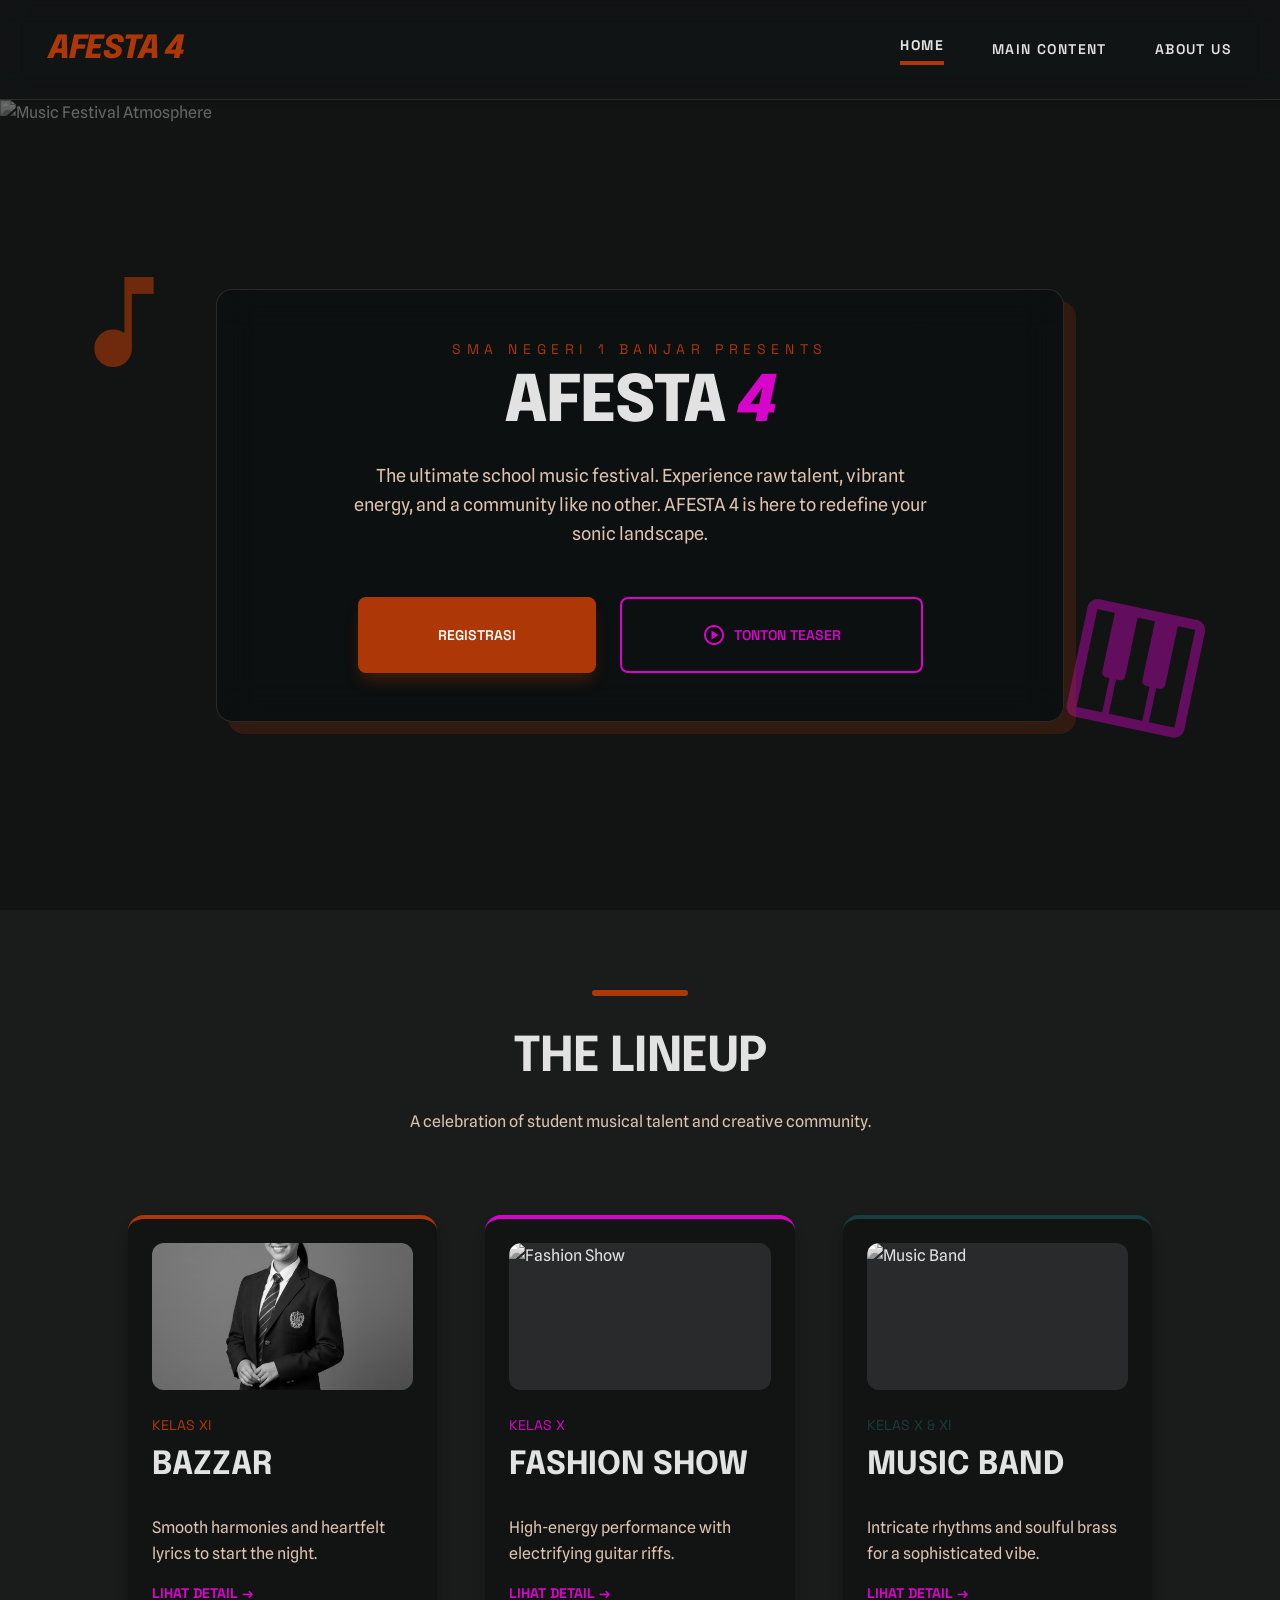
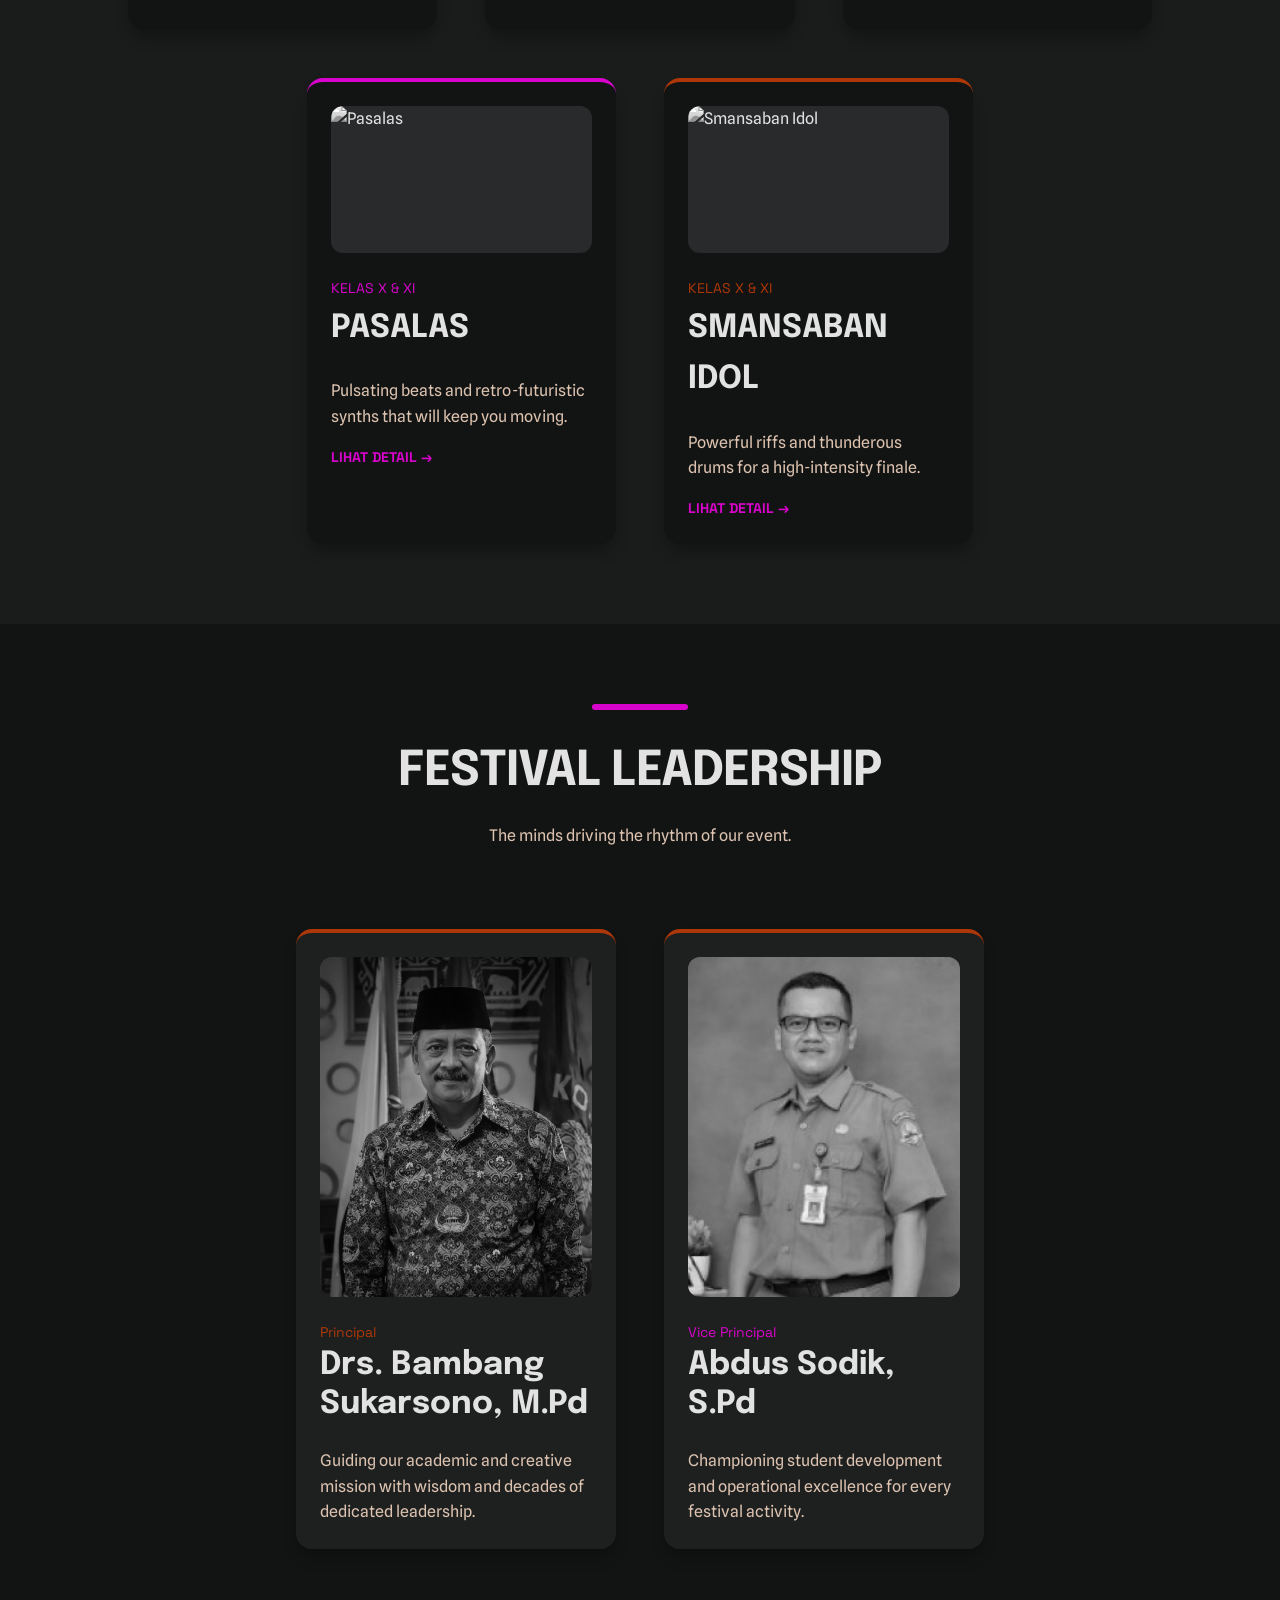
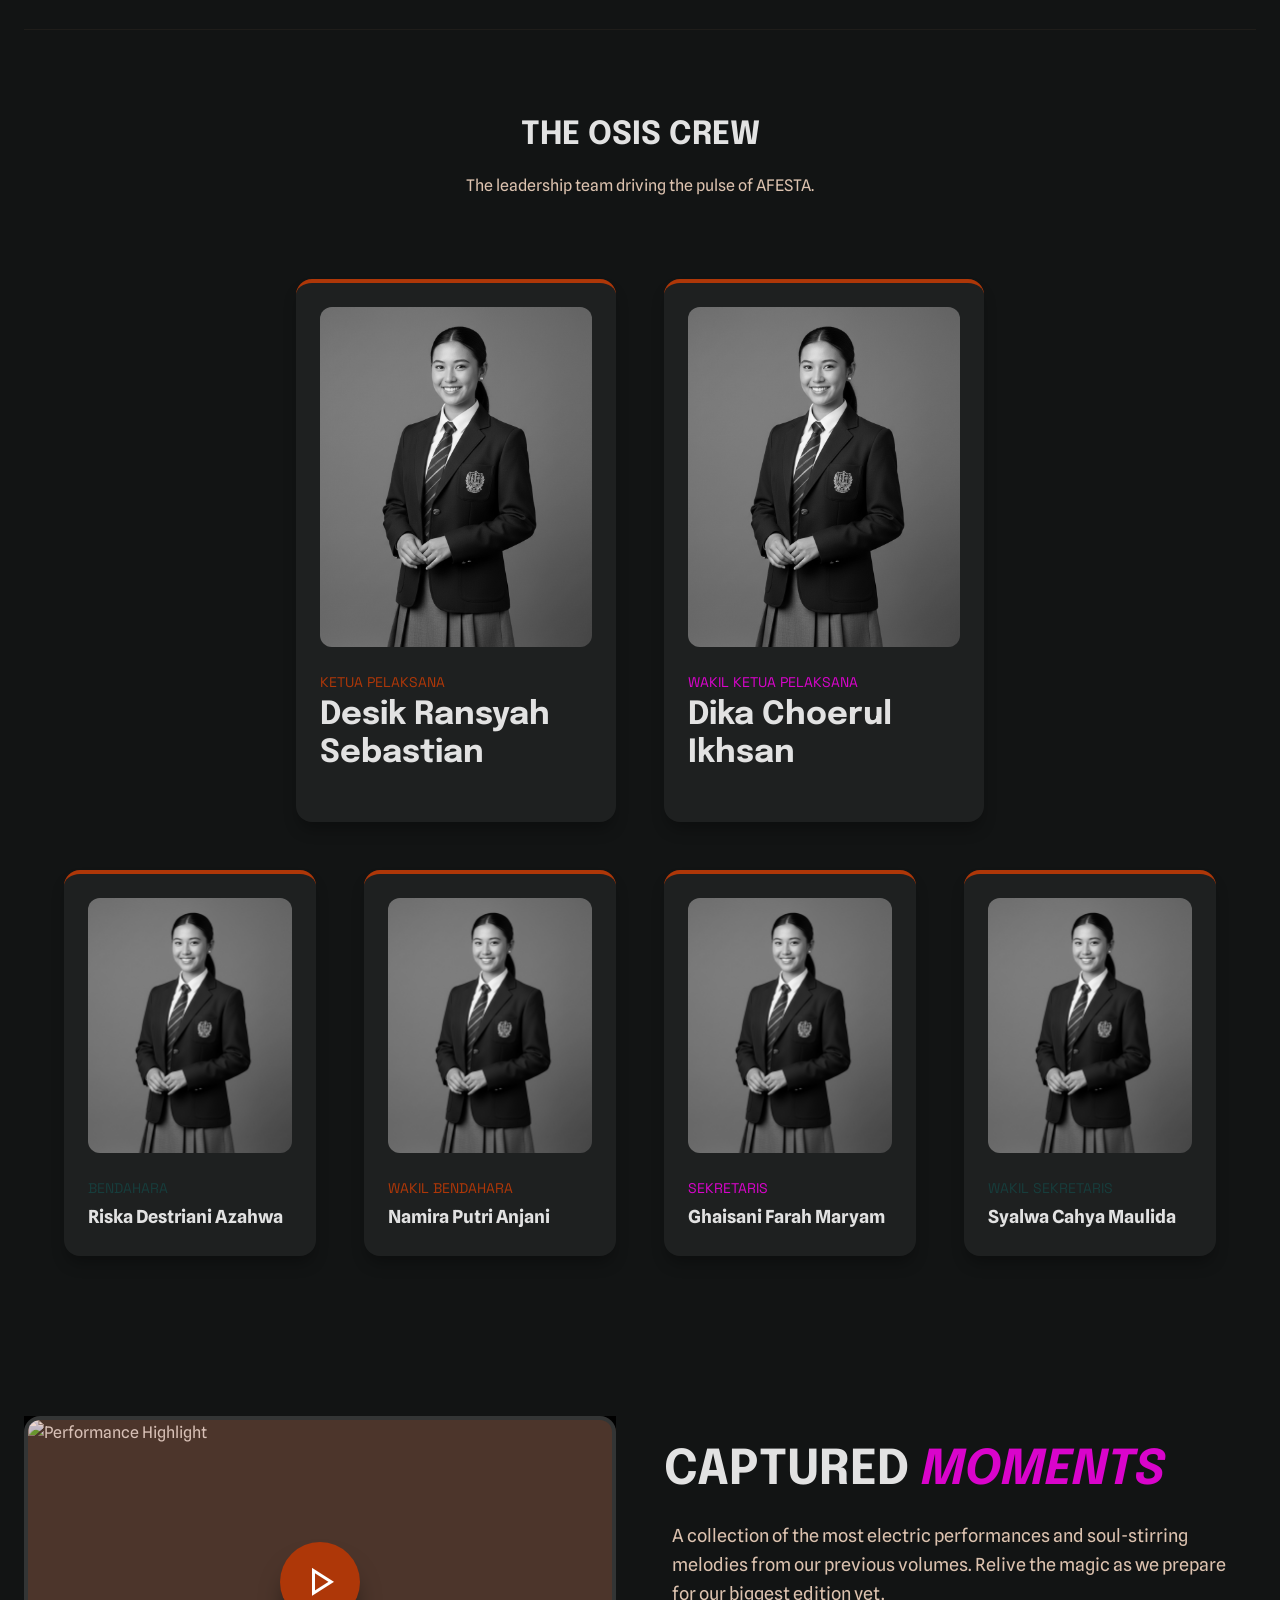
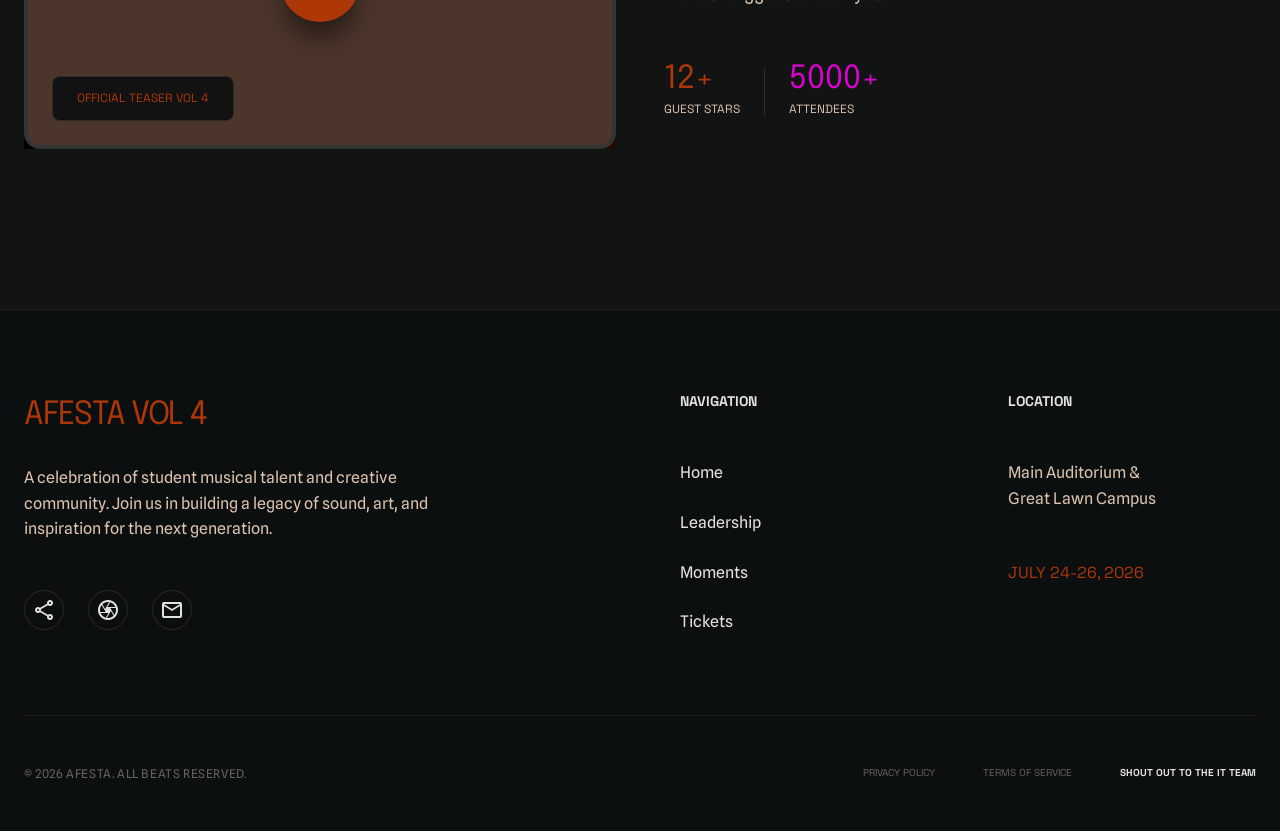
==== commit e4e71ea3: "Update index.html" ====
--- a/index.html
+++ b/index.html
@@ -1,254 +1,293 @@
 <!DOCTYPE html>
-<html class="dark" lang="en">
+<html lang="en">
 <head>
     <meta charset="utf-8">
     <meta content="width=device-width, initial-scale=1.0" name="viewport">
-    <title>MusicFest - Main Content</title>
+    <title>MusicFest | AFESTA VOL 4</title>
     
-    <script src="https://cdn.tailwindcss.com?plugins=forms,container-queries"></script>
+    <link href="https://fonts.googleapis.com/css2?family=Epilogue:wght@700;800&family=Spline+Sans:wght@400;700&family=Space+Grotesk:wght@600&display=swap" rel="stylesheet">
+    <link href="https://fonts.googleapis.com/css2?family=Material+Symbols+Outlined:wght,FILL@100..700,0..1&display=swap" rel="stylesheet">
     
-    <link href="https://fonts.googleapis.com/css2?family=Epilogue:wght@700;800&family=Spline+Sans:wght@400;600&family=Space+Grotesk:wght@600&family=Material+Symbols+Outlined:wght,FILL@100..700,0..1&display=swap" rel="stylesheet">
-    
-    <link rel="stylesheet" href="styles1.css">
+    <link rel="stylesheet" href="styles.css">
 </head>
-<body class="bg-background text-on-background font-body-md selection:bg-primary selection:text-on-primary">
-
-    <header class="bg-background sticky top-0 z-50">
-        <nav class="flex items-center px-lg py-md w-full max-w-container-max mx-auto gap-xl justify-between">
-            <div class="text-h3 font-h1 text-primary italic bold tracking-tighter hover:scale-105 transition-transform duration-200 cursor-pointer">
-                AFESTA 4
-            </div>
-            <div class="hidden md:flex items-center gap-lg">
-                <a class="font-label-caps text-label-caps text-on-surface/80 hover:text-primary transition-colors" href="index.html">Home</a>
-                <a class="font-label-caps text-label-caps text-on-surface border-b-2 border-primary pb-1" href="main.html">Main Content</a>
-                <a class="font-label-caps text-label-caps text-on-surface/80 hover:text-primary transition-colors" href="aboutus.html">About Us</a>
-            </div>
-        </nav>
-    </header>
-
-    <main>
-        <section class="relative overflow-hidden pt-xl pb-lg">
-            <div class="max-w-container-max mx-auto px-lg relative z-10 grid lg:grid-cols-2 gap-md items-center">
-                <div class="paper-cut-right bg-primary p-lg hard-shadow">
-                    <h1 class="font-h1 text-h1 text-on-primary mb-md leading-tight">
-                        AFESTA 4
-                    </h1>
-                    <p class="font-body-lg text-body-lg text-on-primary/90 max-w-lg">
-                        Welcome to the heart of MusicFest. Dive deep into the organizational spirit, relive our greatest hits, and get a sneak peek at the sonic revolution coming your way.
-                    </p>
-                </div>
-                <div class="relative group">
-                    <div class="absolute -inset-4 bg-secondary rotate-3 -z-10 paper-cut-left"></div>
-                    <img alt="A high-energy festival crowd at night" class="w-full h-[400px] object-cover hard-shadow" src="https://lh3.googleusercontent.com/aida-public/[base64]">
-                </div>
-            </div>
-        </section>
-
-        <section class="py-xl bg-surface-container-low">
-            <div class="max-w-container-max mx-auto px-lg">
-                <div class="flex items-center gap-md mb-lg">
-                    <div class="h-1 w-24 bg-tertiary"></div>
-                    <h2 class="font-h2 text-h2 uppercase text-tertiary">Video Teaser</h2>
-                </div>
-                <div class="relative aspect-video bg-black overflow-hidden hard-shadow group">
-                    <img alt="DJ controller close-up" class="w-full h-full object-cover opacity-60 group-hover:scale-105 transition-transform duration-700" src="https://lh3.googleusercontent.com/aida-public/[base64]">
-                    <div class="absolute inset-0 flex items-center justify-center">
-                        <button class="w-24 h-24 bg-primary rounded-full flex items-center justify-center hover:scale-110 transition-transform active:scale-90">
-                            <span class="material-symbols-outlined text-on-primary text-[48px]" style="font-variation-settings: 'FILL' 1;">play_arrow</span>
-                        </button>
-                    </div>
-                </div>
-            </div>
-        </section>
-
-        <section class="py-xl bg-background">
-            <div class="max-w-container-max mx-auto px-lg">
-                <div class="text-center mb-xl">
-                    <h2 class="font-h2 text-h2 mb-sm uppercase">KETUA OSIS SMAN 1 BANJAR</h2>
-                    <div class="serrated-divider text-tertiary w-32 mx-auto"></div>
+<body class="dark-theme">
+
+<header class="navbar">
+    <nav class="nav-container">
+        <div class="nav-logo">AFESTA 4</div>
+        <div class="nav-links">
+            <a class="nav-link active" href="#">Home</a>
+            <a class="nav-link" href="main.html">Main Content</a>
+            <a class="nav-link" href="aboutus.html">About Us</a>
+        </div>
+        <button class="menu-toggle" id="menu-open">
+            <span class="material-symbols-outlined">menu</span>
+        </button>
+    </nav>
+</header>
+
+<div class="mobile-menu hidden" id="mobile-menu">
+    <button class="menu-close" id="menu-close">
+        <span class="material-symbols-outlined">close</span>
+    </button>
+    <nav class="mobile-nav-links">
+        <a href="#">Home</a>
+        <a href="#lineup">Main Content</a>
+        <a href="#about">About Us</a>
+    </nav>
+    <div class="mobile-decor">
+        <div class="dot dot-primary"></div>
+        <div class="dot dot-secondary"></div>
+        <div class="dot dot-tertiary"></div>
+    </div>
+</div>
+
+<main>
+    <section class="hero-section">
+        <div class="hero-bg">
+            <img alt="Music Festival Atmosphere" src="img/hero-festival.jpg">
+            <div class="hero-overlay"></div>
+        </div>
+        
+        <div class="decor-icon float-1">
+            <span class="material-symbols-outlined text-primary">music_note</span>
+        </div>
+        <div class="decor-icon float-2">
+            <span class="material-symbols-outlined text-secondary">piano</span>
+        </div>
+        <div class="decor-icon float-3">
+            <span class="material-symbols-outlined text-tertiary">equalizer</span>
+        </div>
+        
+        <div class="hero-content-wrapper">
+            <div class="hero-card">
+                <span class="subtitle">SMA NEGERI 1 BANJAR Presents</span>
+                <h1 class="main-title">AFESTA <span class="text-secondary italic">4</span></h1>
+                <p class="hero-desc">The ultimate school music festival. Experience raw talent, vibrant energy, and a community like no other. AFESTA 4 is here to redefine your sonic landscape.</p>
+                <div class="hero-buttons">
+                    <a href="#" class="btn btn-primary">Registrasi</a>
+                    <button class="btn btn-outline" id="watch-teaser">
+                        <span class="material-symbols-outlined">play_circle</span>Tonton Teaser
+                    </button>
+                </div>
+            </div>
+        </div>
+    </section>
+
+    <section class="section-padding bg-low" id="lineup">
+        <div class="section-max-width">
+            <div class="section-header">
+                <div class="divider bg-primary"></div>
+                <h2 class="section-title">The Lineup</h2>
+                <p class="section-desc">A celebration of student musical talent and creative community.</p>
+            </div>
+            
+            <div class="lineup-grid">
+                <div class="card border-primary card-wide">
+                    <div class="card-img-wrapper" href="#">
+                        <img alt="Bazzar" src="PHOTO/TRY.png">
+                    </div>
+                    <p class="card-tag text-primary" href="#">KELAS XI</p>
+                    <h3 class="card-title" href="#" >BAZZAR</h3>
+                    <p class="card-text">Smooth harmonies and heartfelt lyrics to start the night.</p>
+                    <a href="#" class="card-link text-secondary">Lihat Detail →</a>
+                </div>
+                <div class="card border-secondary card-wide">
+                    <div class="card-img-wrapper">
+                        <img alt="Fashion Show" src="img/lineup-fashion.jpg">
+                    </div>
+                    <p class="card-tag text-secondary">KELAS X</p>
+                    <h3 class="card-title">FASHION SHOW</h3>
+                    <p class="card-text">High-energy performance with electrifying guitar riffs.</p>
+                    <a href="#" class="card-link text-secondary">Lihat Detail →</a>
+                </div>
+                <div class="card border-tertiary">
+                    <div class="card-img-wrapper">
+                        <img alt="Music Band" src="img/lineup-band.jpg">
+                    </div>
+                    <p class="card-tag text-tertiary">KELAS X & XI</p>
+                    <h3 class="card-title">MUSIC BAND</h3>
+                    <p class="card-text">Intricate rhythms and soulful brass for a sophisticated vibe.</p>
+                    <a href="#" class="card-link text-secondary">Lihat Detail →</a>
+                </div>
+                <div class="card border-secondary">
+                    <div class="card-img-wrapper">
+                        <img alt="Pasalas" src="img/lineup-pasalas.jpg">
+                    </div>
+                    <p class="card-tag text-secondary">KELAS X & XI</p>
+                    <h3 class="card-title">PASALAS</h3>
+                    <p class="card-text">Pulsating beats and retro-futuristic synths that will keep you moving.</p>
+                    <a href="#" class="card-link text-secondary">Lihat Detail →</a>
+                </div>
+                <div class="card border-primary">
+                    <div class="card-img-wrapper">
+                        <img alt="Smansaban Idol" src="img/lineup-idol.jpg">
+                    </div>
+                    <p class="card-tag text-primary">KELAS X & XI</p>
+                    <h3 class="card-title">SMANSABAN IDOL</h3>
+                    <p class="card-text">Powerful riffs and thunderous drums for a high-intensity finale.</p>
+                    <a href="#" class="card-link text-secondary">Lihat Detail →</a>
+                </div>
+            </div>
+        </div>
+    </section>
+
+    <section class="section-padding bg-surface" id="leadership">
+        <div class="section-max-width">
+            <div class="section-header">
+                <div class="divider bg-secondary"></div>
+                <h2 class="section-title">Festival Leadership</h2>
+                <p class="section-desc">The minds driving the rhythm of our event.</p>
+            </div>
+            
+            <div class="leadership-flex">
+                <div class="card bg-container border-primary card-profile">
+                    <div class="card-img-profile">
+                        <img alt="Drs. Bambang Sukarsono" src="PHOTO/PA_BAMBANG.png">
+                    </div>
+                    <p class="card-tag text-primary">Principal</p>
+                    <h3 class="card-title-profile">Drs. Bambang Sukarsono, M.Pd</h3>
+                    <p class="card-text-profile">Guiding our academic and creative mission with wisdom and decades of dedicated leadership.</p>
+                </div>
+                <div class="card bg-container border-primary card-profile">
+                    <div class="card-img-profile">
+                        <img alt="Abdus Sodik" src="PHOTO/PA_ABDUS.jpg">
+                    </div>
+                    <p class="card-tag text-secondary">Vice Principal</p>
+                    <h3 class="card-title-profile">Abdus Sodik, S.Pd</h3>
+                    <p class="card-text-profile">Championing student development and operational excellence for every festival activity.</p>
+                </div>
+            </div>
+
+            <div class="osis-wrapper">
+                <div class="section-header">
+                    <h3 class="section-subtitle">The OSIS Crew</h3>
+                    <p class="section-desc">The leadership team driving the pulse of AFESTA.</p>
                 </div>
                 
-                <div class="flex flex-col gap-lg">
-                    <div class="flex justify-center">
-                        <div class="flex flex-col md:flex-row gap-md items-center bg-surface-container-high p-lg hard-shadow max-w-2xl w-full">
-                            <img alt="Desik Ransyah S." class="w-56 h-56 object-cover paper-cut-right" src="https://lh3.googleusercontent.com/aida-public/[base64]">
-                            <div>
-                                <span class="font-label-caps text-label-caps text-primary mb-xs block">KETUA PELAKSANA</span>
-                                <h3 class="font-h3 text-h3 mb-xs text-on-surface">Agist Audia Muharrom</h3>
-                                <p class="text-on-surface-variant italic">Visionary & Mastermind</p>
-                            </div>
+                <div class="osis-container">
+                    <div class="osis-top-row">
+                        <div class="card bg-container border-primary card-profile">
+                            <div class="card-img-profile">
+                                <img alt="Desik Ransyah Sebastian" src="PHOTO/TRY.png">
+                            </div>
+                            <p class="card-tag text-primary">KETUA PELAKSANA</p>
+                            <h3 class="card-title-profile">Desik Ransyah Sebastian</h3>
+                        </div>
+                        <div class="card bg-container border-primary card-profile">
+                            <div class="card-img-profile">
+                                <img alt="Dika Choerul Ikhsan" src="PHOTO/TRY.png">
+                            </div>
+                            <p class="card-tag text-secondary">WAKIL KETUA PELAKSANA</p>
+                            <h3 class="card-title-profile">Dika Choerul Ikhsan</h3>
                         </div>
                     </div>
                     
-                    <div class="grid md:grid-cols-2 gap-lg max-w-5xl mx-auto w-full">
-                        <div class="flex flex-col gap-md items-center bg-surface-container-high p-md hard-shadow text-center">
-                            <img alt="Dika Choerul I." class="w-40 h-40 object-cover paper-cut-left" src="https://lh3.googleusercontent.com/aida-public/[base64]">
-                            <div class="w-full">
-                                <span class="font-label-caps text-label-caps text-secondary mb-xs block">WAKIL KETUA PELAKSANA</span>
-                                <h3 class="font-h3 text-h3 mb-xs text-on-surface text-2xl">Edo Sormin</h3>
-                                <p class="text-on-surface-variant italic text-sm">Operations & Creative Lead</p>
-                            </div>
-                        </div>
-                        <div class="flex flex-col gap-md items-center bg-surface-container-high p-md hard-shadow text-center">
-                            <img alt="Siti Aminah" class="w-40 h-40 object-cover paper-cut-right" src="https://lh3.googleusercontent.com/aida-public/[base64]">
-                            <div class="w-full">
-                                <span class="font-label-caps text-label-caps text-tertiary mb-xs block">SEKRETARIS UMUM</span>
-                                <h3 class="font-h3 text-h3 mb-xs text-on-surface text-2xl">Qiara Tio Natalie Pangaribuan</h3>
-                                <p class="text-on-surface-variant italic text-sm">Organized & Detail-Oriented</p>
-                            </div>
-                        </div>
-                    </div>
-                </div>
-
-                <div class="mt-xl">
-                    <h3 class="font-h1 text-h2 mb-lg text-center">Meet OSIS</h3>
-                    <div class="grid grid-cols-2 md:grid-cols-5 gap-gutter">
-                        <div class="bg-surface-container p-sm hard-shadow-sm group hover:-translate-y-1 transition-transform">
-                            <div class="bg-tertiary h-32 mb-sm flex items-center justify-center"><span class="material-symbols-outlined text-on-tertiary text-[40px]">shield_person</span></div>
-                            <span class="font-label-caps text-label-caps text-tertiary">Sekbid 1</span>
-                            <p class="font-h3 text-body-lg text-on-surface font-bold">Religious</p>
-                        </div>
-                        <div class="bg-surface-container p-sm hard-shadow-sm group hover:-translate-y-1 transition-transform">
-                            <div class="bg-primary h-32 mb-sm flex items-center justify-center"><span class="material-symbols-outlined text-on-primary text-[40px]">gavel</span></div>
-                            <span class="font-label-caps text-label-caps text-primary">Sekbid 2</span>
-                            <p class="font-h3 text-body-lg text-on-surface font-bold">Discipline</p>
-                        </div>
-                        <div class="bg-surface-container p-sm hard-shadow-sm group hover:-translate-y-1 transition-transform">
-                            <div class="bg-secondary h-32 mb-sm flex items-center justify-center"><span class="material-symbols-outlined text-on-secondary text-[40px]">flag</span></div>
-                            <span class="font-label-caps text-label-caps text-secondary">Sekbid 3</span>
-                            <p class="font-h3 text-body-lg text-on-surface font-bold">Patriotism</p>
-                        </div>
-                        <div class="bg-surface-container p-sm hard-shadow-sm group hover:-translate-y-1 transition-transform">
-                            <div class="bg-tertiary h-32 mb-sm flex items-center justify-center"><span class="material-symbols-outlined text-on-tertiary text-[40px]">school</span></div>
-                            <span class="font-label-caps text-label-caps text-tertiary">Sekbid 4</span>
-                            <p class="font-h3 text-body-lg text-on-surface font-bold">Academic</p>
-                        </div>
-                        <div class="bg-surface-container p-sm hard-shadow-sm group hover:-translate-y-1 transition-transform">
-                            <div class="bg-primary h-32 mb-sm flex items-center justify-center"><span class="material-symbols-outlined text-on-primary text-[40px]">public</span></div>
-                            <span class="font-label-caps text-label-caps text-primary">Sekbid 5</span>
-                            <p class="font-h3 text-body-lg text-on-surface font-bold">Democracy</p>
-                        </div>
-                        <div class="bg-surface-container p-sm hard-shadow-sm group hover:-translate-y-1 transition-transform">
-                            <div class="bg-secondary h-32 mb-sm flex items-center justify-center"><span class="material-symbols-outlined text-on-secondary text-[40px]">inventory_2</span></div>
-                            <span class="font-label-caps text-label-caps text-secondary">Sekbid 6</span>
-                            <p class="font-h3 text-body-lg text-on-surface font-bold">Enterprise</p>
-                        </div>
-                        <div class="bg-surface-container p-sm hard-shadow-sm group hover:-translate-y-1 transition-transform">
-                            <div class="bg-tertiary h-32 mb-sm flex items-center justify-center"><span class="material-symbols-outlined text-on-tertiary text-[40px]">fitness_center</span></div>
-                            <span class="font-label-caps text-label-caps text-tertiary">Sekbid 7</span>
-                            <p class="font-h3 text-body-lg text-on-surface font-bold">Sports</p>
-                        </div>
-                        <div class="bg-surface-container p-sm hard-shadow-sm group hover:-translate-y-1 transition-transform">
-                            <div class="bg-primary h-32 mb-sm flex items-center justify-center"><span class="material-symbols-outlined text-on-primary text-[40px]">palette</span></div>
-                            <span class="font-label-caps text-label-caps text-primary">Sekbid 8</span>
-                            <p class="font-h3 text-body-lg text-on-surface font-bold">Arts</p>
-                        </div>
-                        <div class="bg-surface-container p-sm hard-shadow-sm group hover:-translate-y-1 transition-transform">
-                            <div class="bg-secondary h-32 mb-sm flex items-center justify-center"><span class="material-symbols-outlined text-on-secondary text-[40px]">computer</span></div>
-                            <span class="font-label-caps text-label-caps text-secondary">Sekbid 9</span>
-                            <p class="font-h3 text-body-lg text-on-surface font-bold">Technology</p>
-                        </div>
-                        <div class="bg-surface-container p-sm hard-shadow-sm group hover:-translate-y-1 transition-transform">
-                            <div class="bg-tertiary h-32 mb-sm flex items-center justify-center"><span class="material-symbols-outlined text-on-tertiary text-[40px]">translate</span></div>
-                            <span class="font-label-caps text-label-caps text-tertiary">Sekbid 10</span>
-                            <p class="font-h3 text-body-lg text-on-surface font-bold">Language</p>
-                        </div>
-                    </div>
-                </div>
-            </div>
-        </section>
-
-        <section class="py-xl bg-surface-container-lowest relative overflow-hidden">
-            <div class="max-w-container-max mx-auto px-lg relative z-10">
-                <div class="flex flex-col md:flex-row justify-between items-start md:items-end mb-xl gap-md">
-                    <div>
-                        <h2 class="font-h2 text-h1 text-secondary uppercase">AFESTA 4</h2>
-                    </div>
-                    <div class="flex gap-sm">
-                        <button aria-label="Previous Slide" class="p-sm border-2 border-tertiary text-tertiary hover:bg-tertiary hover:text-on-tertiary transition-all active:scale-95 cursor-pointer flex items-center justify-center" id="carousel-prev">
-                            <span class="material-symbols-outlined">arrow_back</span>
-                        </button>
-                        <button aria-label="Next Slide" class="p-sm border-2 border-tertiary text-tertiary hover:bg-tertiary hover:text-on-tertiary transition-all active:scale-95 cursor-pointer flex items-center justify-center" id="carousel-next">
-                            <span class="material-symbols-outlined">arrow_forward</span>
-                        </button>
-                    </div>
-                </div>
-                
-                <div class="flex gap-md overflow-x-auto no-scrollbar scroll-smooth snap-x snap-mandatory pb-md cursor-grab active:cursor-grabbing" id="carousel-container">
-                    <div class="min-w-[85%] md:min-w-[32%] snap-start space-y-md">
-                        <div class="paper-cut-right overflow-hidden hard-shadow aspect-[4/3]">
-                            <img alt="Neon Nights Performers" class="w-full h-full object-cover hover:scale-110 transition-transform duration-500" src="https://lh3.googleusercontent.com/aida-public/[base64]">
-                        </div>
-                        <div class="p-md bg-secondary text-on-secondary hard-shadow-sm">
-                            <h4 class="font-h3 text-body-lg font-bold">Neon Nights</h4>
-                            <p class="text-sm">Main Stage, Day 2</p>
-                        </div>
-                    </div>
-                    <div class="min-w-[85%] md:min-w-[32%] snap-start space-y-md md:mt-12">
-                        <div class="paper-cut-left overflow-hidden hard-shadow aspect-[4/3]">
-                            <img alt="Unity Circle Celebration" class="w-full h-full object-cover hover:scale-110 transition-transform duration-500" src="https://lh3.googleusercontent.com/aida-public/[base64]">
-                        </div>
-                        <div class="p-md bg-primary text-on-primary hard-shadow-sm">
-                            <h4 class="font-h3 text-body-lg font-bold">Unity Circle</h4>
-                            <p class="text-sm">Art Village, Day 1</p>
-                        </div>
-                    </div>
-                    <div class="min-w-[85%] md:min-w-[32%] snap-start space-y-md">
-                        <div class="paper-cut-right overflow-hidden hard-shadow aspect-[4/3]">
-                            <img alt="Dawn Chorus Campsite" class="w-full h-full object-cover hover:scale-110 transition-transform duration-500" src="https://lh3.googleusercontent.com/aida-public/[base64]">
-                        </div>
-                        <div class="p-md bg-tertiary text-on-tertiary hard-shadow-sm">
-                            <h4 class="font-h3 text-body-lg font-bold">Dawn Chorus</h4>
-                            <p class="text-sm">Eco-Campsite, Day 3</p>
-                        </div>
-                    </div>
-                    <div class="min-w-[85%] md:min-w-[32%] snap-start space-y-md md:mt-12">
-                        <div class="paper-cut-left overflow-hidden hard-shadow aspect-[4/3]">
-                            <img alt="Crowd Energy" class="w-full h-full object-cover hover:scale-110 transition-transform duration-500" src="https://lh3.googleusercontent.com/aida-public/[base64]">
-                        </div>
-                        <div class="p-md bg-secondary text-on-secondary hard-shadow-sm">
-                            <h4 class="font-h3 text-body-lg font-bold">Pulse of the Crowd</h4>
-                            <p class="text-sm">After Party, Day 3</p>
-                        </div>
-                    </div>
-                </div>
-            </div>
-        </section>
-    </main>
-
-    <section class="py-xl bg-surface-container-low">
-        <div class="max-w-container-max mx-auto px-lg text-center">
-            <p class="font-body-lg text-body-lg text-on-surface-variant max-w-2xl mx-auto mb-lg">
-                Don't miss your chance to be part of the most electric event of the year. Whether you're a soloist or a band, the stage is waiting for your unique sound.
-            </p>
-            <a class="inline-flex items-center gap-sm px-xl py-md bg-secondary text-on-secondary font-label-caps text-label-caps hard-shadow hover:-translate-y-1 hover:brightness-110 transition-all active:scale-95 group" href="#">
-                <span>Register Now</span>
-                <span class="material-symbols-outlined group-hover:translate-x-1 transition-transform">arrow_forward</span>
-            </a>
-            <div class="mt-xl">
-                <div class="serrated-divider text-tertiary w-64 mx-auto opacity-30"></div>
-            </div>
-        </div>
-    </section>
-
-    <footer class="bg-surface border-t-2 border-dashed border-outline/30 text-on-surface">
-        <div class="flex flex-col md:flex-row justify-between items-center px-lg py-xl w-full max-w-container-max mx-auto gap-md">
-            <div class="flex flex-col gap-xs text-center md:text-left">
-                <div class="font-h3 text-h3 text-primary italic bold tracking-tighter">AFESTA 4</div>
-                <p class="font-body-md text-on-surface/60">© 2026 AFESTA.</p>
-            </div>
-            <div class="flex gap-lg items-center">
-                <a class="font-label-caps text-label-caps text-on-surface/70 hover:text-primary transition-colors" href="#">Instagram</a>
-                <a class="font-label-caps text-label-caps text-on-surface/70 hover:text-primary transition-colors" href="#">Twitter</a>
-                <a class="font-label-caps text-label-caps text-on-surface/70 hover:text-primary transition-colors" href="#">Contact</a>
-            </div>
-            <div class="flex gap-md">
-                <a class="w-10 h-10 flex items-center justify-center bg-surface-container-high border border-outline/20 text-on-surface hover:bg-primary hover:text-on-primary transition-all shadow-md" href="#"><span class="material-symbols-outlined">share</span></a>
-                <a class="w-10 h-10 flex items-center justify-center bg-surface-container-high border border-outline/20 text-on-surface hover:bg-secondary hover:text-on-secondary transition-all shadow-md" href="#"><span class="material-symbols-outlined">podcasts</span></a>
+                    <div class="osis-bottom-grid">
+                        <div class="card bg-container border-primary card-profile">
+                            <div class="card-img-profile">
+                                <img alt="Riska Destriani Azahwa" src="PHOTO/TRY.png">
+                            </div>
+                            <p class="card-tag text-tertiary">BENDAHARA</p>
+                            <h4 class="card-name-bold">Riska Destriani Azahwa</h4>
+                        </div>
+                        <div class="card bg-container border-primary card-profile">
+                            <div class="card-img-profile">
+                                <img alt="Namira Putri Anjani" src="PHOTO/TRY.png">
+                            </div>
+                            <p class="card-tag text-primary">WAKIL BENDAHARA</p>
+                            <h4 class="card-name-bold">Namira Putri Anjani</h4>
+                        </div>
+                        <div class="card bg-container border-primary card-profile">
+                            <div class="card-img-profile">
+                                <img alt="Ghaisani Farah Maryam" src="PHOTO/TRY.png">
+                            </div>
+                            <p class="card-tag text-secondary">SEKRETARIS</p>
+                            <h4 class="card-name-bold">Ghaisani Farah Maryam</h4>
+                        </div>
+                        <div class="card bg-container border-primary card-profile">
+                            <div class="card-img-profile">
+                                <img alt="Syalwa Cahya Maulida" src="PHOTO/TRY.png">
+                            </div>
+                            <p class="card-tag text-tertiary">WAKIL SEKRETARIS</p>
+                            <h4 class="card-name-bold">Syalwa Cahya Maulida</h4>
+                        </div>
+                    </div>
+                </div>
+            </div>
+        </div>
+    </section>
+
+    <section class="section-padding section-max-width" id="media">
+        <div class="moments-grid">
+            <div class="video-container group">
+                <div class="video-card-frame">
+                    <img alt="Performance Highlight" src="img/lineup-bazzar.jpg">
+                    <div class="video-overlay-btn">
+                        <div class="play-btn-circle" id="play-teaser-btn">
+                            <span class="material-symbols-outlined fill-icon">play_arrow</span>
+                        </div>
+                    </div>
+                    <div class="video-tag-label">
+                        <p>OFFICIAL TEASER VOL 4</p>
+                    </div>
+                </div>
+            </div>
+            <div class="moments-text">
+                <h2 class="section-title-left">Captured <span class="text-secondary italic">Moments</span></h2>
+                <p class="hero-desc">A collection of the most electric performances and soul-stirring melodies from our previous volumes. Relive the magic as we prepare for our biggest edition yet.</p>
+                <div class="stats-row">
+                    <div class="stat-box">
+                        <span class="stat-number text-primary">12+</span>
+                        <span class="stat-label">Guest Stars</span>
+                    </div>
+                    <div class="stat-divider"></div>
+                    <div class="stat-box">
+                        <span class="stat-number text-secondary">5000+</span>
+                        <span class="stat-label">Attendees</span>
+                    </div>
+                </div>
+            </div>
+        </div>
+    </section>
+
+    <footer class="main-footer" id="about">
+        <div class="footer-grid section-max-width">
+            <div class="footer-brand">
+                <div class="footer-logo">AFESTA VOL 4</div>
+                <p class="footer-text">A celebration of student musical talent and creative community. Join us in building a legacy of sound, art, and inspiration for the next generation.</p>
+                <div class="social-links">
+                    <a class="social-circle" href="#"><span class="material-symbols-outlined">share</span></a>
+                    <a class="social-circle" href="#"><span class="material-symbols-outlined">camera</span></a>
+                    <a class="social-circle" href="#"><span class="material-symbols-outlined">mail</span></a>
+                </div>
+            </div>
+            <div>
+                <h4 class="footer-heading">Navigation</h4>
+                <ul class="footer-links-list">
+                    <li><a href="#">Home</a></li>
+                    <li><a href="#leadership">Leadership</a></li>
+                    <li><a href="#media">Moments</a></li>
+                    <li><a href="#">Tickets</a></li>
+                </ul>
+            </div>
+            <div>
+                <h4 class="footer-heading">Location</h4>
+                <p class="footer-text">Main Auditorium & <br>Great Lawn Campus</p>
+                <p class="date-highlight">JULY 24-26, 2026</p>
+            </div>
+        </div>
+        <div class="footer-bottom section-max-width">
+            <p class="copyright">© 2026 AFESTA. ALL BEATS RESERVED.</p>
+            <div class="footer-meta-links">
+                <a href="#">Privacy Policy</a>
+                <a href="#">Terms of Service</a>
+                <span class="highlight-team">Shout out to the IT team</span>
             </div>
         </div>
     </footer>
-
-    <script src="script.js"></script>
+</main>
+
+<script src="script.js"></script>
 </body>
 </html>
--- a/styles.css
+++ b/styles.css
@@ -0,0 +1,1222 @@
+/* ==========================================================================
+   1. VARIABLES & RESET STYLE
+   ========================================================================== */
+:root {
+    /* Skema Warna Kustom AFESTA */
+    --background: #121414;
+    --surface: #121414;
+    --surface-low: #1a1c1c;
+    --surface-container: #1e2020;
+    --surface-highest: #333535;
+    --surface-high: #282a2b;
+    --surface-lowest: #0c0f0f;
+    
+    --primary: #AE3708;   /* Oranye Terbakar */
+    --secondary: #D904CB; /* Neon Pink/Magenta */
+    --tertiary: #173D3C;  /* Deep Teal */
+    
+    --on-surface: #e2e2e2;
+    --on-surface-variant: #dcc2af;
+    --outline-variant: rgba(86, 67, 53, 0.5);
+
+    /* Font Tokens */
+    --font-heading: 'Epilogue', sans-serif;
+    --font-body: 'Spline Sans', sans-serif;
+    --font-caps: 'Space Grotesk', sans-serif;
+}
+
+* {
+    box-sizing: border-box;
+    margin: 0;
+    padding: 0;
+}
+
+body {
+    background-color: var(--background);
+    color: var(--on-surface);
+    font-family: var(--font-body);
+    font-size: 16px;
+    line-height: 1.6;
+    min-height: 100vh;
+    overflow-x: hidden;
+}
+
+a {
+    color: inherit;
+    text-decoration: none;
+}
+
+/* Custom Scrollbar */
+::-webkit-scrollbar {
+    width: 8px;
+}
+::-webkit-scrollbar-track {
+    background: var(--background);
+}
+::-webkit-scrollbar-thumb {
+    background: var(--primary);
+    border-radius: 10px;
+}
+
+/* ==========================================================================
+   2. NAVBAR & HEADER STYLE
+   ========================================================================== */
+.navbar {
+    position: sticky;
+    top: 0;
+    z-index: 50;
+    background-color: rgba(18, 20, 20, 0.8);
+    backdrop-filter: blur(12px);
+    border-bottom: 1px solid var(--outline-variant);
+    box-shadow: 0 2px 4px rgba(0,0,0,0.2);
+}
+
+.nav-container {
+    display: flex;
+    align-items: center;
+    justify-content: space-between;
+    max-width: 1280px;
+    margin: 0 auto;
+    padding: 24px 48px;
+}
+
+.nav-logo {
+    font-family: var(--font-heading);
+    font-size: 32px;
+    font-weight: 800;
+    color: var(--primary);
+    letter-spacing: -0.04em;
+    font-style: italic;
+    text-transform: uppercase;
+}
+
+.nav-links {
+    display: none;
+}
+
+.nav-link {
+    font-family: var(--font-caps);
+    font-size: 14px;
+    font-weight: 600;
+    letter-spacing: 0.1em;
+    text-transform: uppercase;
+    transition: color 0.3s ease;
+}
+
+.nav-link:hover {
+    color: var(--primary);
+}
+
+.nav-link.active {
+    border-bottom: 4px solid var(--primary);
+    padding-bottom: 4px;
+    font-weight: 700;
+}
+
+.menu-toggle {
+    background: none;
+    border: none;
+    color: var(--on-surface);
+    cursor: pointer;
+}
+
+/* Mobile Menu Overlay */
+.mobile-menu {
+    position: fixed;
+    inset: 0;
+    z-index: 100;
+    background-color: rgba(18, 20, 20, 0.95);
+    backdrop-filter: blur(20px);
+    display: flex;
+    flex-direction: column;
+    align-items: flex-end;
+    padding: 48px;
+}
+
+.menu-close {
+    background: none;
+    border: none;
+    color: var(--on-surface);
+    margin-bottom: 80px;
+    cursor: pointer;
+}
+
+.menu-close span {
+    font-size: 36px;
+}
+
+.mobile-nav-links {
+    display: flex;
+    flex-direction: column;
+    align-items: flex-end;
+    gap: 48px;
+}
+
+.mobile-nav-links a {
+    font-family: var(--font-heading);
+    font-size: 32px;
+    font-weight: 800;
+    text-transform: uppercase;
+    font-style: italic;
+}
+
+.mobile-decor {
+    margin-top: auto;
+    display: flex;
+    gap: 24px;
+}
+
+.dot {
+    width: 16px;
+    height: 16px;
+    border-radius: 50%;
+}
+.dot-primary { background-color: var(--primary); }
+.dot-secondary { background-color: var(--secondary); }
+.dot-tertiary { background-color: var(--tertiary); }
+
+.hidden { 
+    display: none !important;
+}
+
+/* ==========================================================================
+   3. HERO SECTION STYLE
+   ========================================================================== */
+.hero-section {
+    position: relative;
+    min-height: 90vh;
+    display: flex;
+    align-items: center;
+    justify-content: center;
+    padding: 80px 0;
+    overflow: hidden;
+}
+
+.hero-bg {
+    position: absolute;
+    inset: 0;
+    z-index: 0;
+}
+
+.hero-bg img {
+    width: 100%;
+    height: 100%;
+    object-fit: cover;
+    opacity: 0.4;
+    filter: grayscale(100%);
+    transition: all 1s ease;
+}
+
+.hero-bg:hover img {
+    filter: grayscale(0%);
+}
+
+.hero-overlay {
+    position: absolute;
+    inset: 0;
+    background: linear-gradient(to top, var(--background), rgba(18,20,20,0.6), transparent);
+}
+
+.hero-content-wrapper {
+    position: relative;
+    z-index: 10;
+    width: 100%;
+    max-width: 896px;
+    padding: 0 24px;
+}
+
+.hero-card {
+    background-color: rgba(12, 15, 15, 0.8);
+    backdrop-filter: blur(20px);
+    padding: 48px;
+    border-radius: 16px;
+    text-align: center;
+    border: 1px solid rgba(164, 140, 123, 0.2);
+    box-shadow: 12px 12px 0px 0px rgba(174, 55, 8, 0.2);
+    transition: transform 0.5s ease;
+}
+
+.hero-card:hover {
+    transform: scale(1.02);
+}
+
+.subtitle {
+    font-family: var(--font-caps);
+    font-size: 14px;
+    color: var(--primary);
+    letter-spacing: 0.4em;
+    margin-bottom: 8px;
+    display: block;
+    text-transform: uppercase;
+}
+
+.main-title {
+    font-family: var(--font-heading);
+    font-size: 64px;
+    font-weight: 800;
+    line-height: 1.1;
+    letter-spacing: -0.04em;
+    text-transform: uppercase;
+    margin-bottom: 24px;
+}
+
+.hero-desc {
+    font-size: 18px;
+    color: var(--on-surface-variant);
+    max-width: 576px;
+    margin: 0 auto 48px auto;
+}
+
+.hero-buttons {
+    display: flex;
+    flex-direction: column;
+    gap: 24px;
+    justify-content: center;
+}
+
+/* Button UI Components */
+.btn {
+    font-family: var(--font-caps);
+    font-size: 14px;
+    font-weight: 600;
+    padding: 24px 80px;
+    border-radius: 8px;
+    cursor: pointer;
+    transition: all 0.3s ease;
+    display: inline-flex;
+    align-items: center;
+    justify-content: center;
+    gap: 8px;
+    text-transform: uppercase;
+}
+
+.btn-primary {
+    background-color: var(--primary);
+    color: #ffffff;
+    border: none;
+    box-shadow: 0 10px 15px -3px rgba(174, 55, 8, 0.3);
+}
+
+.btn-primary:hover {
+    transform: translateY(-4px);
+}
+
+.btn-outline {
+    background: transparent;
+    color: var(--secondary);
+    border: 2px solid var(--secondary);
+}
+
+.btn-outline:hover {
+    background-color: rgba(219, 4, 203, 0.1);
+}
+
+/* Floating Animations */
+.decor-icon {
+    position: absolute;
+    z-index: 0;
+    pointer-events: none;
+}
+
+.decor-icon span {
+    display: block;
+}
+
+.float-1 { 
+    top: 20%; 
+    left: 5%; 
+    animation: float 6s ease-in-out infinite; 
+    opacity: 0.6; 
+}
+.float-1 span { font-size: 120px; }
+
+.float-2 { 
+    bottom: 20%; 
+    right: 5%; 
+    animation: float 6s ease-in-out infinite; 
+    animation-delay: 1.5s; 
+    opacity: 0.4; 
+    transform: rotate(12deg); 
+}
+.float-2 span { font-size: 160px; }
+
+.float-3 { 
+    top: 30%; 
+    right: 25%; 
+    animation: float 6s ease-in-out infinite; 
+    animation-delay: 3s; 
+    opacity: 0.3; 
+}
+.float-3 span { 
+    font-size: 80px; 
+}
+
+@keyframes float {
+    0% { transform: translateY(0px) rotate(0deg); }
+    50% { transform: translateY(-20px) rotate(5deg); }
+    100% { transform: translateY(0px) rotate(0deg); }
+}
+
+/* ==========================================================================
+   4. LAYOUT & CARDS (LINEUP & LEADERSHIP)
+   ========================================================================== */
+.section-padding { 
+    padding: 80px 24px; 
+}
+.bg-low { background-color: var(--surface-low); }
+.bg-surface { background-color: var(--surface); }
+
+.section-max-width {
+    max-width: 1280px;
+    margin: 0 auto;
+}
+
+.section-header {
+    display: flex;
+    flex-direction: column;
+    align-items: center;
+    text-align: center;
+    margin-bottom: 80px;
+}
+
+.divider {
+    height: 6px;
+    width: 96px;
+    border-radius: 9999px;
+    margin-bottom: 24px;
+}
+
+.bg-primary { 
+    background-color: var(--primary); 
+}
+.bg-secondary { background-color: var(--secondary); }
+
+.section-title {
+    font-family: var(--font-heading);
+    font-size: 48px;
+    text-transform: uppercase;
+    letter-spacing: -0.02em;
+}
+
+.section-desc {
+    color: var(--on-surface-variant);
+    margin-top: 12px;
+}
+
+/* Responsive Grid Sistem untuk Lineup */
+.lineup-grid {
+    display: flex;
+    flex-wrap: wrap;
+    justify-content: center;
+    gap: 48px;
+    max-width: 1024px;
+    margin: 0 auto;
+}
+
+.card {
+    background-color: var(--surface);
+    padding: 24px;
+    border-radius: 16px;
+    box-shadow: 0 10px 15px -3px rgba(0, 0, 0, 0.3);
+    transition: transform 0.3s cubic-bezier(0.34, 1.56, 0.64, 1);
+    width: 100%;
+}
+
+.card:hover {
+    transform: translateY(-8px);
+}
+
+.border-primary { border-top: 4px solid var(--primary); }
+.border-secondary { 
+    border-top: 4px solid var(--secondary); 
+}
+.border-tertiary { border-top: 4px solid var(--tertiary); }
+
+.card-img-wrapper {
+    width: 100%;
+    aspect-ratio: 16/9;
+    margin-bottom: 24px;
+    overflow: hidden;
+    border-radius: 12px;
+    background-color: var(--surface-high);
+}
+
+.card-link {
+    display: inline-block;
+    margin-top: 16px;
+    font-family: var(--font-caps);
+    font-size: 14px;
+    font-weight: 700;
+    text-transform: uppercase;
+    transition: transform 0.2s ease;
+}
+
+.card-link:hover {
+    transform: translateX(4px); 
+}
+
+.card-img-wrapper img {
+    width: 100%;
+    height: 100%;
+    object-fit: cover;
+    filter: grayscale(100%);
+    transition: filter 0.7s ease; 
+}
+
+.card:hover .card-img-wrapper img {
+    filter: grayscale(0);
+}
+
+.card-tag {
+    font-family: var(--font-caps); 
+    font-size: 14px; 
+    margin-bottom: 4px;
+}
+
+.card-title {
+    font-family: var(--font-heading);
+    font-size: 32px;
+    margin-bottom: 24px; 
+}
+
+.card-text {
+    color: var(--on-surface-variant);
+}
+
+/* Leadership Layout */
+.leadership-flex {
+    display: flex;
+    flex-direction: column; 
+    align-items: center; 
+    gap: 48px;
+}
+
+.bg-container { background-color: var(--surface-container); }
+
+.card-profile {
+    max-width: 320px; 
+}
+
+.card-img-profile {
+    width: 100%;
+    aspect-ratio: 4/5;
+    margin-bottom: 24px;
+    overflow: hidden;
+    border-radius: 12px;
+    background-color: var(--surface-high); 
+}
+
+.card-img-profile img {
+    width: 100%;
+    height: 100%;
+    object-fit: cover;
+    filter: grayscale(100%);
+    transition: filter 0.7s ease; 
+}
+
+.card-profile:hover .card-img-profile img {
+    filter: grayscale(0);
+}
+
+.card-title-profile {
+    font-family: var(--font-heading);
+    font-size: 32px;
+    margin-bottom: 24px; 
+    line-height: 1.2; 
+}
+
+.card-text-profile {
+    color: var(--on-surface-variant);
+}
+
+/* OSIS Layout */
+.osis-wrapper {
+    margin-top: 80px; 
+    padding-top: 80px; 
+    border-top: 1px solid rgba(86, 67, 53, 0.2);
+}
+
+.section-subtitle {
+    font-family: var(--font-heading);
+    font-size: 32px;
+    text-transform: uppercase; 
+}
+
+.osis-container {
+    max-width: 1152px;
+    margin: 0 auto;
+}
+
+.osis-top-row {
+    display: flex;
+    flex-direction: column; 
+    align-items: center; 
+    gap: 48px;
+    margin-bottom: 48px;
+}
+
+.osis-bottom-grid {
+    display: grid;
+    grid-template-columns: repeat(2, 1fr); 
+    gap: 48px; 
+}
+
+.card-name-bold {
+    font-size: 18px;
+    font-weight: 700;
+}
+
+/* ==========================================================================
+   5. CAPTURED MOMENTS & FOOTER
+   ========================================================================== */
+.moments-grid {
+    display: grid; 
+    grid-template-columns: 1fr; 
+    gap: 48px;
+    align-items: center;
+    margin-bottom: 80px;
+}
+
+.video-container {
+    position: relative; 
+}
+
+.video-card-frame {
+    aspect-ratio: 16/9;
+    background-color: var(--surface-highest);
+    border-radius: 16px;
+    overflow: hidden;
+    border: 4px solid rgba(51, 53, 55, 0.3); 
+    box-shadow: 12px 12px 0px 0px rgba(174, 55, 8, 0.2); 
+    position: relative;
+}
+
+.video-card-frame img {
+    width: 100%; 
+    height: 100%; 
+    object-fit: cover;
+}
+
+.video-overlay-btn {
+    position: absolute;
+    inset: 0;
+    background-color: rgba(174, 55, 8, 0.2);
+    display: flex; 
+    align-items: center; 
+    justify-content: center;
+    transition: background-color 0.3s ease;
+}
+
+.video-container:hover .video-overlay-btn {
+    background-color: rgba(174, 55, 8, 0.4); 
+}
+
+.play-btn-circle {
+    width: 80px;
+    height: 80px;
+    background-color: var(--primary);
+    border-radius: 50%;
+    display: flex;
+    align-items: center;
+    justify-content: center; 
+    box-shadow: 0 20px 25px -5px rgba(0,0,0,0.5); 
+    cursor: pointer;
+    transition: transform 0.3s ease;
+}
+
+.video-container:hover .play-btn-circle {
+    transform: scale(1.1); 
+}
+
+.play-btn-circle span {
+    font-size: 48px;
+    color: #ffffff;
+}
+
+.video-tag-label {
+    position: absolute;
+    bottom: 24px; 
+    left: 24px; 
+    background-color: rgba(12, 15, 15, 0.9);
+    backdrop-filter: blur(6px);
+    padding: 12px 24px;
+    border-radius: 8px; 
+    border: 1px solid rgba(164, 140, 123, 0.2); 
+    font-family: var(--font-caps);
+    font-size: 12px;
+    color: var(--primary);
+}
+
+.section-title-left {
+    font-family: var(--font-heading); 
+    font-size: 48px; 
+    text-transform: uppercase;
+    line-height: 1.1;
+    margin-bottom: 24px;
+}
+
+.stats-row {
+    display: flex;
+    gap: 24px;
+    padding-top: 8px; 
+    align-items: center; 
+}
+
+.stat-box {
+    display: flex;
+    flex-direction: column;
+}
+
+.stat-number {
+    font-family: var(--font-heading);
+    font-size: 32px; 
+    line-height: 1; 
+}
+
+.stat-label {
+    font-family: var(--font-caps);
+    font-size: 12px;
+    color: var(--on-surface-variant);
+    text-transform: uppercase;
+    margin-top: 4px; 
+}
+
+.stat-divider {
+    width: 1px;
+    height: 48px;
+    background-color: rgba(86, 67, 53, 0.5); 
+}
+
+/* Footer UI */
+.main-footer {
+    background-color: var(--surface-lowest);
+    padding: 80px 24px 48px 24px; 
+    border-top: 1px solid rgba(86, 67, 53, 0.3); 
+}
+
+.footer-grid {
+    display: grid;
+    grid-template-columns: 1fr;
+    gap: 80px;
+    margin-bottom: 80px; 
+}
+
+.footer-brand {
+    grid-column: span 1;
+}
+
+.footer-logo {
+    font-family: var(--font-heading);
+    font-size: 32px;
+    color: var(--primary); 
+    letter-spacing: -0.04em; 
+    text-transform: uppercase;
+    margin-bottom: 24px;
+}
+
+.footer-text {
+    color: var(--on-surface-variant);
+    max-width: 448px;
+    margin-bottom: 48px; 
+}
+
+.social-links {
+    display: flex;
+    gap: 24px;
+}
+
+.social-circle {
+    width: 40px;
+    height: 40px;
+    border-radius: 50%; 
+    border: 1px solid rgba(86, 67, 53, 0.5); 
+    display: flex;
+    align-items: center;
+    justify-content: center;
+    transition: background-color 0.3s, color 0.3s; 
+}
+
+.social-circle:hover { color: #ffffff; }
+.social-circle:hover:nth-child(1) { background-color: var(--primary); }
+.social-circle:hover:nth-child(2) { background-color: var(--secondary); }
+.social-circle:hover:nth-child(3) { background-color: var(--tertiary); }
+
+.footer-heading {
+    font-family: var(--font-caps);
+    font-size: 14px;
+    margin-bottom: 48px;
+    text-transform: uppercase;
+}
+
+.footer-links-list {
+    list-style: none; 
+    display: flex; 
+    flex-direction: column;
+    gap: 24px;
+}
+
+.footer-links-list a:hover {
+    color: var(--primary);
+}
+
+.date-highlight {
+    font-family: var(--font-caps);
+    color: var(--primary);
+}
+
+.footer-bottom {
+    border-top: 1px solid rgba(86, 67, 53, 0.3); 
+    padding-top: 48px; 
+    display: flex;
+    flex-direction: column;
+    align-items: center;
+    gap: 24px;
+}
+
+.copyright {
+    font-size: 12px; 
+    color: rgba(226, 226, 226, 0.4); 
+    letter-spacing: 0.05em;
+}
+
+.footer-meta-links {
+    display: flex;
+    gap: 48px;
+    font-size: 10px;
+    font-family: var(--font-caps); 
+    color: rgba(226, 226, 226, 0.4); 
+    text-transform: uppercase;
+}
+
+.highlight-team {
+    color: var(--on-surface);
+    font-weight: 700; 
+}
+
+/* ==========================================================================
+   6. RESPONSIVE QUERIES (MEDIA QUERIES)
+   ========================================================================== */
+@media (min-width: 768px) {
+    .nav-links {
+        display: flex; 
+        align-items: center; 
+        gap: 48px;
+    }
+    .menu-toggle { display: none; }
+    .hero-buttons { flex-direction: row; } 
+    
+    .lineup-grid .card-wide {
+        width: calc(50% - 24px); 
+    } 
+    .lineup-grid .card {
+        width: calc(33.333% - 32px); 
+    } 
+    
+    .leadership-flex {
+        flex-direction: row; 
+        justify-content: center; 
+    }
+    
+    .osis-top-row {
+        flex-direction: row; 
+        justify-content: center; 
+    }
+    
+    .osis-bottom-grid {
+        grid-template-columns: repeat(4, 1fr); 
+    } 
+    
+    .footer-grid {
+        grid-template-columns: repeat(4, 1fr); 
+    } 
+    .footer-brand {
+        grid-column: span 2; 
+    } 
+    .footer-bottom {
+        flex-direction: row;
+        justify-content: space-between; 
+    } 
+}
+
+@media (min-width: 1024px) {
+    .moments-grid {
+        grid-template-columns: repeat(2, 1fr); 
+    } 
+}
+
+/* ==========================================================================
+   7. ABOUT US PAGE COMPONENT STYLES
+   ========================================================================== */
+.px-gutter { padding-left: 24px; padding-right: 24px; } 
+.relative-z { position: relative; z-index: 20; }
+.position-relative { position: relative; } 
+
+/* Custom Paper-Cut Effects & Shadows */
+.paper-cut-shadow { box-shadow: 4px 4px 0px 0px var(--tertiary); } 
+.paper-cut-shadow-lg { box-shadow: 8px 8px 0px 0px var(--tertiary); }
+.group-hover-up:hover { transform: translateY(-8px); } 
+
+/* About Hero Specifics */
+.about-hero {
+    position: relative;
+    min-height: 600px;
+    display: flex;
+    align-items: center;
+    padding-top: 80px; 
+    background-color: var(--surface-lowest); 
+    overflow: hidden;
+}
+
+.hero-overlay-gradient {
+    position: absolute;
+    inset: 0; 
+    background: linear-gradient(to bottom right, rgba(174, 55, 8, 0.2), transparent, rgba(219, 4, 203, 0.2)); 
+}
+
+.decor-shape {
+    position: absolute; 
+    height: 100%; 
+    z-index: 10;
+    pointer-events: none;
+}
+.shape-right {
+    top: 0; right: 0; width: 33.333%; 
+    background-color: rgba(174, 55, 8, 0.1); 
+    transform: skewX(12deg) translateX(96px);
+}
+.shape-left {
+    bottom: 0; left: 0; width: 25%; 
+    height: 50%; 
+    background-color: rgba(219, 4, 203, 0.1);
+    transform: skewX(-12deg) translateX(-48px);
+}
+
+.about-hero-content { max-width: 768px; } 
+.hero-desc-l-border {
+    font-size: 18px;
+    color: var(--on-surface-variant);
+    line-height: 1.6;
+    border-left: 4px solid var(--secondary);
+    padding-left: 24px; 
+} 
+
+/* Evolution Layout */
+.evolution-grid {
+    display: grid;
+    grid-template-columns: 1fr;
+    gap: 48px;
+    align-items: center; 
+} 
+
+.section-desc-left {
+    color: var(--on-surface-variant);
+    font-size: 16px;
+    margin-bottom: 24px;
+}
+
+.timeline-container {
+    border-top: 2px solid var(--outline-variant); 
+    padding-top: 24px; 
+    margin-top: 48px;
+    display: flex;
+    flex-direction: column;
+    gap: 12px;
+}
+
+.timeline-item {
+    display: flex;
+    align-items: center; 
+    gap: 24px; 
+}
+
+.timeline-year {
+    font-family: var(--font-heading);
+    font-size: 32px;
+    font-weight: 700;
+}
+
+.timeline-event {
+    font-style: italic; 
+    color: var(--on-surface);
+} 
+
+/* Evolution Image Frame Styles */
+.evolution-media { position: relative; padding: 20px 0; } 
+.media-frame-rotate {
+    position: relative;
+    z-index: 10;
+    background-color: var(--surface-high);
+    padding: 16px;
+    transform: rotate(2deg); 
+    clip-path: polygon(0 0, 100% 5%, 100% 100%, 95% 98%, 0 100%); 
+} 
+.media-frame-rotate img {
+    width: 100%;
+    height: 500px;
+    object-fit: cover;
+    filter: grayscale(100%) contrast(125%); 
+} 
+
+.decor-box { position: absolute; z-index: 0; width: 128px; height: 128px; 
+    clip-path: polygon(0% 0%, 100% 0%, 100% 95%, 95% 100%, 0% 100%); } 
+.box-top-left { top: -40px; left: -40px; width: 128px; 
+    height: 128px; transform: rotate(-12deg); } 
+.box-bottom-right { bottom: -40px; right: -40px; width: 192px; height: 192px; transform: rotate(12deg); opacity: 0.5; 
+} 
+
+/* Values Design */
+.values-grid {
+    display: grid;
+    grid-template-columns: 1fr;
+    gap: 48px;
+}
+.value-icon { font-size: 48px !important; 
+    margin-bottom: 24px; display: block; } 
+
+/* Impact Stats Layout */
+.stats-counter-grid {
+    display: grid;
+    grid-template-columns: repeat(2, 1fr);
+    gap: 24px; 
+} 
+.stat-counter-item {
+    text-align: center;
+    padding: 24px;
+    border-right: 2px solid var(--outline-variant);
+}
+.stats-counter-grid .stat-counter-item:last-child { border-right: none; 
+} 
+.stat-large-num {
+    font-family: var(--font-heading);
+    font-size: 64px;
+    font-weight: 800;
+    letter-spacing: -0.04em;
+    line-height: 1.1; 
+} 
+.stat-caps-label {
+    font-family: var(--font-caps);
+    font-size: 14px;
+    text-transform: uppercase;
+    color: var(--on-surface-variant);
+    margin-top: 4px; 
+} 
+
+/* Pride & Partnerships Components */
+.pride-container {
+    background-color: var(--surface-container);
+    padding: 48px; 
+    clip-path: polygon(0% 0%, 100% 0%, 100% 95%, 95% 100%, 0% 100%); 
+}
+.border-l-tertiary { border-left: 8px solid var(--tertiary); 
+} 
+.pride-grid {
+    display: grid;
+    grid-template-columns: 1fr;
+    gap: 48px;
+    align-items: center;
+}
+.hero-desc-text { color: var(--on-surface-variant); font-size: 18px; 
+    margin-bottom: 48px; } 
+.partnership-badge { display: flex; align-items: center; gap: 12px; }
+.badge-text { font-family: var(--font-caps); text-transform: uppercase; letter-spacing: 0.15em; font-size: 14px; 
+} 
+
+.pride-logos {
+    display: flex;
+    flex-direction: column;
+    align-items: center;
+    gap: 48px;
+    justify-content: center; 
+} 
+.logo-box {
+    width: 192px; height: 192px;
+    background-color: var(--background);
+    display: flex; align-items: center; justify-content: center; 
+    border: 2px solid var(--tertiary); 
+    transition: transform 0.3s ease;
+}
+.logo-box:hover { transform: scale(1.05); }
+.logo-box-text { font-family: var(--font-heading); font-size: 32px; font-weight: 700; 
+    text-align: center; padding: 12px; } 
+.board-text-wrapper { text-align: center; }
+.board-title { font-family: var(--font-heading); font-size: 32px; color: var(--on-surface); }
+.board-subtitle { font-family: var(--font-body); 
+    color: var(--on-surface-variant); } 
+
+.bg-slant-decor {
+    position: absolute; top: 50%; right: 0; width: 50%; height: 100%; 
+    background-color: rgba(219, 4, 203, 0.05); transform: skewY(-6deg); z-index: 0; 
+}
+
+/* Footer Alt Style */
+.border-dashed-top { border-top: 4px dashed var(--primary); 
+    margin-top: 80px; } 
+.footer-alt-flex {
+    display: flex; flex-direction: column; align-items: center;
+    padding: 24px 0; gap: 24px; 
+} 
+.footer-alt-brand { text-align: center; }
+.footer-alt-links { display: flex; gap: 24px; }
+.footer-alt-links a { font-family: var(--font-caps); font-size: 14px; text-transform: uppercase; 
+    color: var(--on-surface-variant); transition: color 0.3s; } 
+.footer-alt-links a:hover { color: var(--primary); }
+
+.footer-alt-socials { display: flex; gap: 12px; 
+} 
+.social-box {
+    width: 40px; height: 40px; display: flex; align-items: center; justify-content: center;
+    background-color: var(--surface-container); transition: transform 0.2s; 
+    border: 1px solid rgba(86, 67, 53, 0.5); 
+} 
+.social-box:hover { transform: scale(0.9); }
+
+/* ==========================================================================
+   8. MEDIA QUERIES FOR ABOUT PAGE
+   ========================================================================== */
+@media (min-width: 768px) {
+    .evolution-grid { grid-template-columns: repeat(12, 1fr); 
+} 
+    .evolution-text { grid-column: span 5; }
+    .evolution-media { grid-column: span 7; 
+} 
+    
+    .values-grid { grid-template-columns: repeat(3, 1fr); 
+} 
+    .stats-counter-grid { grid-template-columns: repeat(4, 1fr); }
+    
+    .pride-grid { grid-template-columns: repeat(2, 1fr); 
+} 
+    .pride-logos { flex-direction: row; }
+    .board-text-wrapper { text-align: left; 
+} 
+    
+    .footer-alt-flex { flex-direction: row; justify-content: space-between; 
+} 
+    .footer-alt-brand { text-align: left; }
+}
+
+/* ==========================================================================
+   9. MAIN CONTENT PAGE COMPONENT STYLES
+   ========================================================================== */
+.navbar-sticky { position: sticky; top: 0; z-index: 50; } 
+.bg-surface-low { background-color: var(--surface-low); }
+.bg-surface-high { background-color: var(--surface-high); } 
+
+/* Efek Kertas Robek & Shadow Khas AFESTA */
+.paper-cut-right {
+    clip-path: polygon(0% 0%, 95% 0%, 100% 15%, 98% 30%, 100% 45%, 96% 60%, 100% 75%, 97% 90%, 100% 100%, 0% 100%);
+} 
+.paper-cut-left {
+    clip-path: polygon(5% 0%, 100% 0%, 100% 100%, 0% 100%, 3% 85%, 0% 70%, 4% 55%, 0% 40%, 3% 25%, 0% 10%);
+} 
+.hard-shadow { box-shadow: 8px 8px 0px 0px var(--tertiary); }
+.hard-shadow-sm { box-shadow: 4px 4px 0px 0px var(--tertiary); } 
+
+.serrated-divider {
+    height: 4px;
+    background-image: repeating-linear-gradient(45deg, transparent, transparent 5px, currentColor 5px, currentColor 10px);
+    width: 128px;
+    margin: 0 auto; 
+}
+
+/* Main Hero Layout */
+.main-hero { position: relative; overflow: hidden; padding-top: 80px; padding-bottom: 48px; } 
+.hero-grid { display: grid; grid-template-columns: 1fr; gap: 24px; align-items: center; }
+.hero-card { padding: 48px; }
+.hero-title { 
+    font-family: var(--font-heading); font-size: 64px; font-weight: 800; 
+    color: var(--on-primary); margin-bottom: 24px; letter-spacing: -0.04em; 
+} 
+.hero-subtitle { font-size: 18px; color: rgba(255, 255, 255, 0.9); line-height: 1.6; max-width: 512px; } 
+.hero-media-wrapper { position: relative; }
+.hero-media-backdrop { position: absolute; inset: -16px; z-index: -10; transform: rotate(3deg); }
+.hero-img { width: 100%; height: 400px; object-fit: cover; } 
+
+/* Video Teaser Layout */
+.teaser-header { display: flex; align-items: center; gap: 24px; margin-bottom: 48px; } 
+.teaser-line { width: 96px; height: 4px; } 
+.teaser-title { font-family: var(--font-heading); font-size: 48px; text-transform: uppercase; }
+.video-container { position: relative; aspect-ratio: 16/9; background-color: #000; overflow: hidden; } 
+.video-poster { width: 100%; height: 100%; object-fit: cover; opacity: 0.6; transition: transform 0.7s; } 
+.video-container:hover .video-poster { transform: scale(1.05); }
+.video-overlay { position: absolute; inset: 0; display: flex; align-items: center; justify-content: center; } 
+.play-btn { 
+    width: 96px; height: 96px; border-radius: 50%; display: flex; 
+    align-items: center; justify-content: center; border: none; cursor: pointer; transition: transform 0.2s; 
+} 
+.play-btn span { font-size: 48px !important; font-variation-settings: 'FILL' 1; }
+.play-btn:hover { transform: scale(1.1); }
+.play-btn:active { transform: scale(0.9); } 
+
+/* Leadership Layout */
+.leader-header { text-align: center; margin-bottom: 80px; }
+.leader-flex { display: flex; flex-direction: column; gap: 48px; } 
+.leader-main-card { 
+    display: flex; flex-direction: column; gap: 24px; align-items: center;
+    padding: 48px; max-width: 672px; width: 100%; margin: 0 auto; 
+} 
+.leader-img-lg { width: 224px; height: 224px; object-fit: cover; }
+.leader-info { width: 100%; text-align: center; }
+.leader-tag { font-family: var(--font-caps); font-size: 14px; letter-spacing: 0.1em; font-weight: 600; display: block; margin-bottom: 4px; } 
+.leader-name { font-family: var(--font-heading); font-size: 32px; color: var(--on-surface); margin-bottom: 4px; } 
+.leader-title-desc { color: var(--on-surface-variant); font-style: italic; }
+
+.leader-sub-grid { display: grid; grid-template-columns: 1fr; gap: 48px; max-width: 1024px; width: 100%; margin: 0 auto; } 
+.leader-sub-card { display: flex; flex-direction: column; gap: 24px; align-items: center; padding: 24px; text-align: center; } 
+.leader-img-md { width: 160px; height: 160px; object-fit: cover; }
+.leader-info-center { width: 100%; }
+.leader-name-sub { font-family: var(--font-heading); font-size: 24px; color: var(--on-surface); margin-bottom: 4px; } 
+
+/* Sekbid Cards */
+.sekbid-section { margin-top: 80px; }
+.sekbid-main-title { font-family: var(--font-heading); font-size: 48px; text-align: center; margin-bottom: 48px; } 
+.sekbid-grid { display: grid; grid-template-columns: repeat(2, 1fr); gap: 24px; }
+.sekbid-card { padding: 12px; background-color: var(--surface-container); transition: transform 0.2s; } 
+.sekbid-card:hover { transform: translateY(-4px); }
+.sekbid-icon-box { height: 128px; margin-bottom: 12px; display: flex; align-items: center; justify-content: center; } 
+.sekbid-icon-box span { font-size: 40px !important; }
+.sekbid-label { font-family: var(--font-caps); font-size: 14px; display: block; }
+.sekbid-name { font-family: var(--font-heading); font-size: 18px; font-weight: 700; color: var(--on-surface); } 
+
+/* Carousel System */
+.carousel-header { display: flex; flex-direction: column; justify-content: space-between; align-items: flex-start; margin-bottom: 80px; gap: 24px; } 
+.carousel-main-title { font-family: var(--font-heading); font-size: 64px; text-transform: uppercase; font-weight: 800; }
+.carousel-controls { display: flex; gap: 12px; } 
+.carousel-btn { 
+    padding: 12px; border: 2px solid var(--tertiary); background: transparent; color: var(--tertiary);
+    cursor: pointer; display: flex; align-items: center; justify-content: center; transition: all 0.2s; 
+} 
+.carousel-btn:hover { background-color: var(--tertiary); color: var(--on-tertiary); }
+.carousel-btn:active { transform: scale(0.95); }
+.carousel-track { display: flex; gap: 24px; overflow-x: auto; scroll-behavior: smooth; snap-type: x mandatory; padding-bottom: 16px; cursor: grab; } 
+.carousel-track:active { cursor: grabbing; }
+.carousel-slide { min-width: 85%; snap-align: start; display: flex; flex-direction: column; gap: 24px; } 
+.slide-media { overflow: hidden; aspect-ratio: 4/3; }
+.slide-media img { width: 100%; height: 100%; object-fit: cover; transition: transform 0.5s; } 
+.slide-slide:hover .slide-media img { transform: scale(1.1); }
+.slide-info { padding: 24px; } 
+.slide-title { font-family: var(--font-heading); font-size: 18px; font-weight: 700; }
+
+/* ==========================================================================
+   10. MEDIA QUERIES FOR MAIN CONTENT PAGE
+   ========================================================================== */
+@media (min-width: 768px) {
+    .leader-main-card { flex-direction: row; text-align: left; } 
+    .leader-info { text-align: left; }
+    .leader-sub-grid { grid-template-columns: repeat(2, 1fr); } 
+    .sekbid-grid { grid-template-columns: repeat(5, 1fr); } /* 5 Kolom Sejajar pada Tablet/Desktop */
+    .carousel-header { flex-direction: row; align-items: flex-end; } 
+    .carousel-slide { min-width: 32%; }
+    .slide-offset { margin-top: 48px; } 
+    .footer-container { flex-direction: row; justify-content: space-between; }
+    .footer-brand { text-align: left; } 
+}
+
+@media (min-width: 1024px) {
+    .hero-grid { grid-template-columns: repeat(2, 1fr); }
+}
+/* Utility Helpers */
+.text-primary { color: var(--primary); } 
+.text-secondary { color: var(--secondary); }
+.text-tertiary { color: var(--tertiary); }
+.italic { font-style: italic; }
